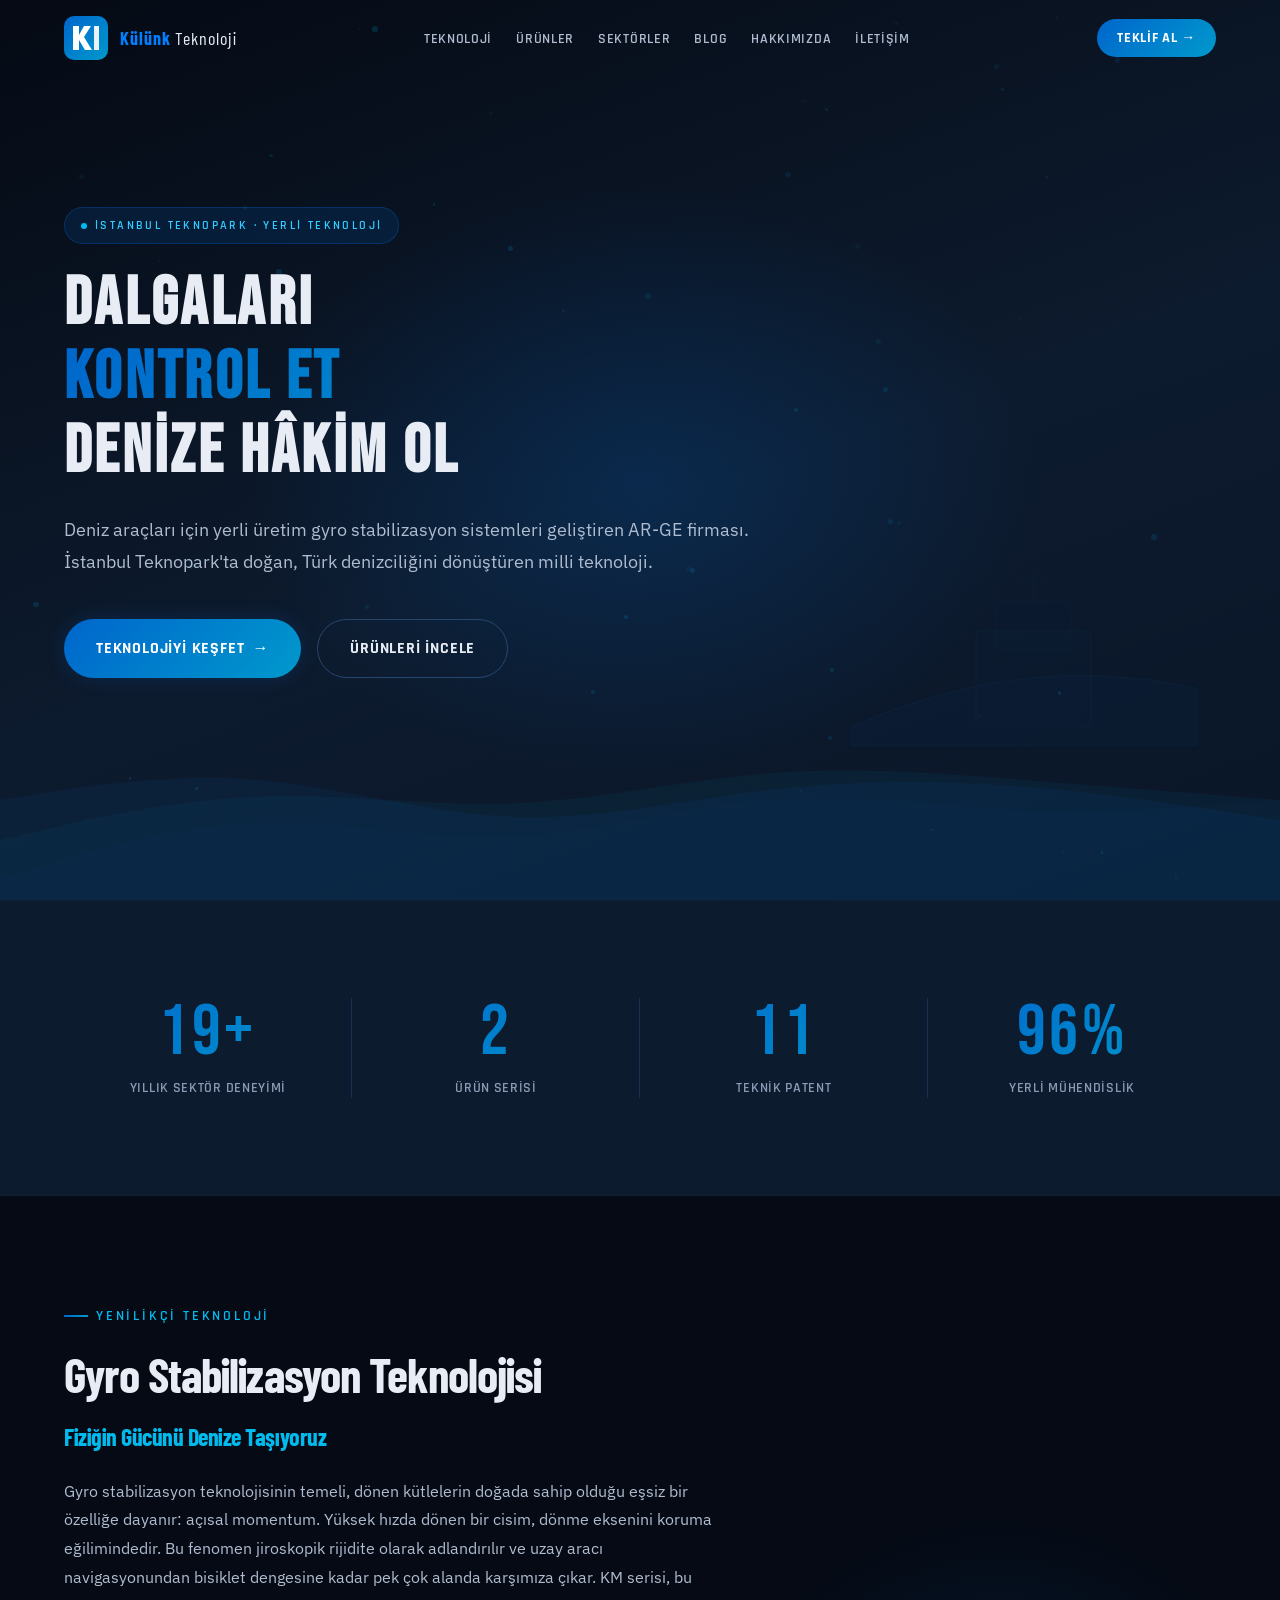
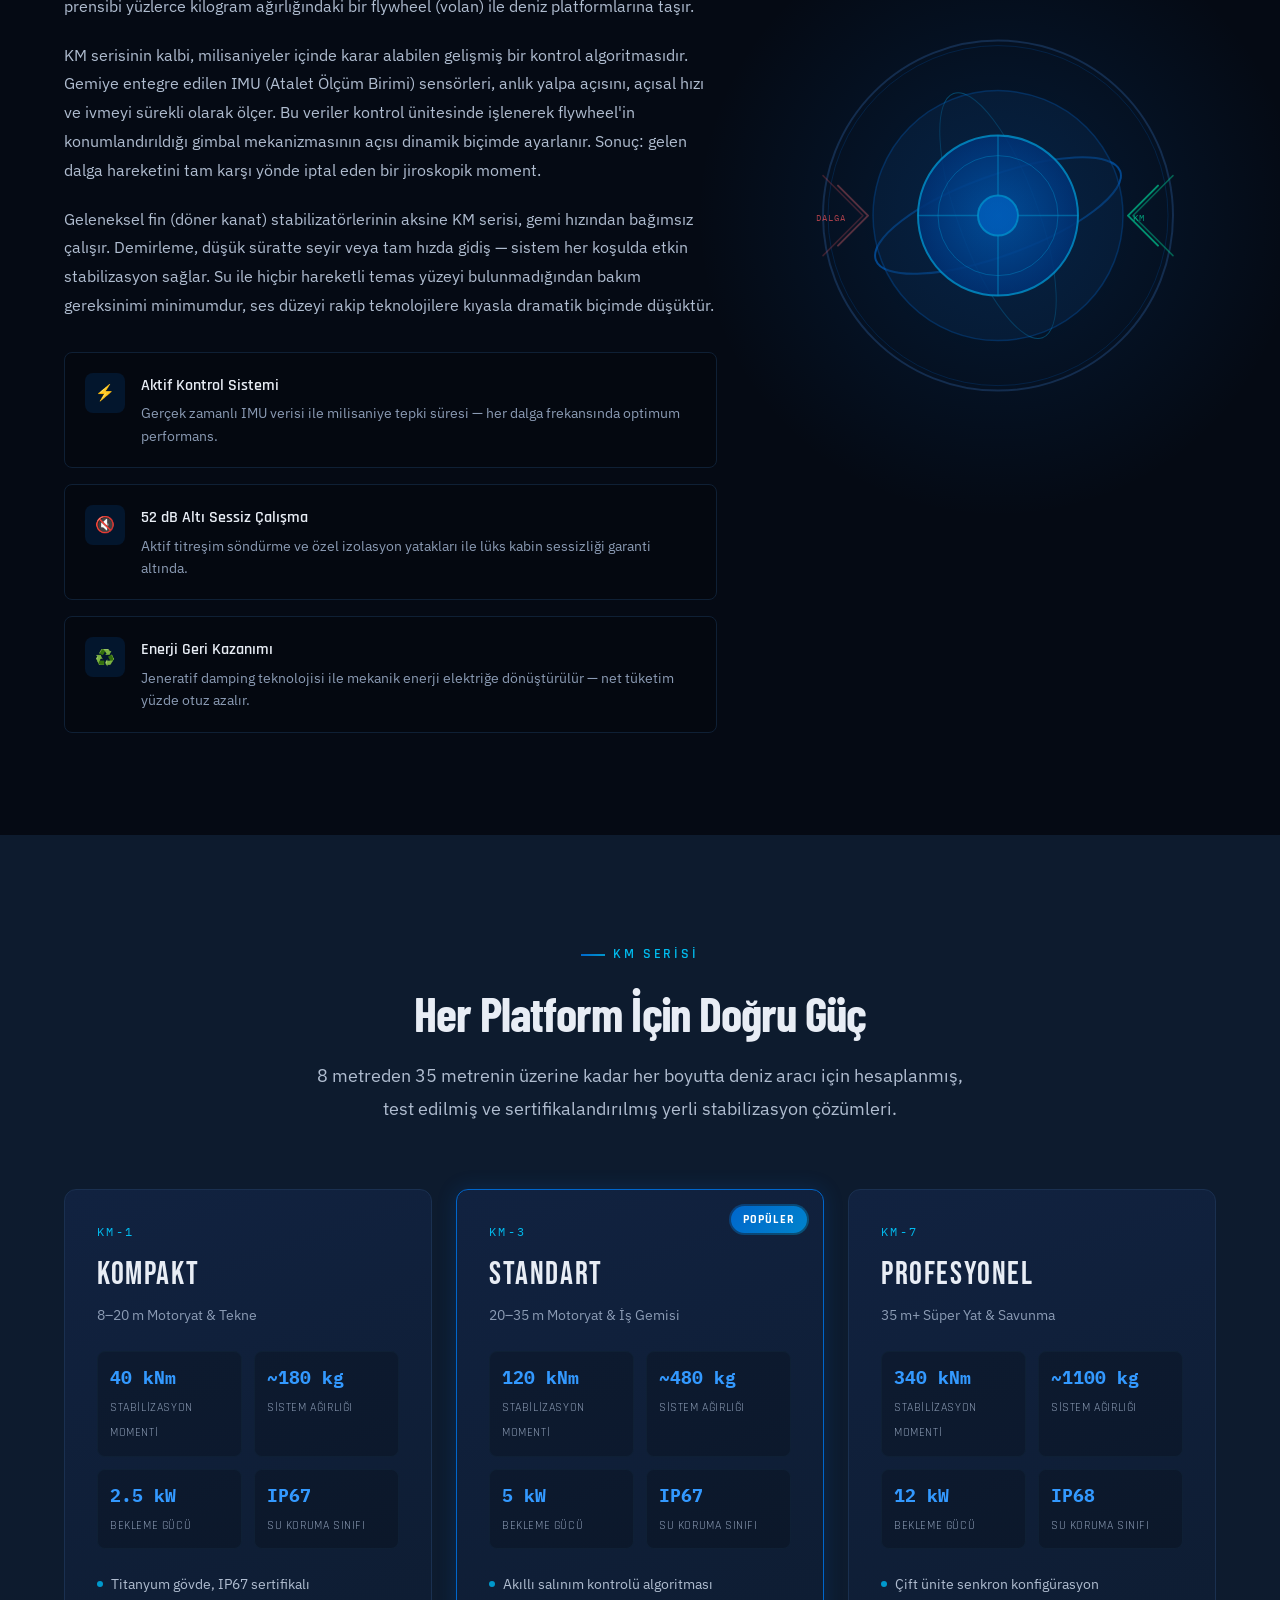
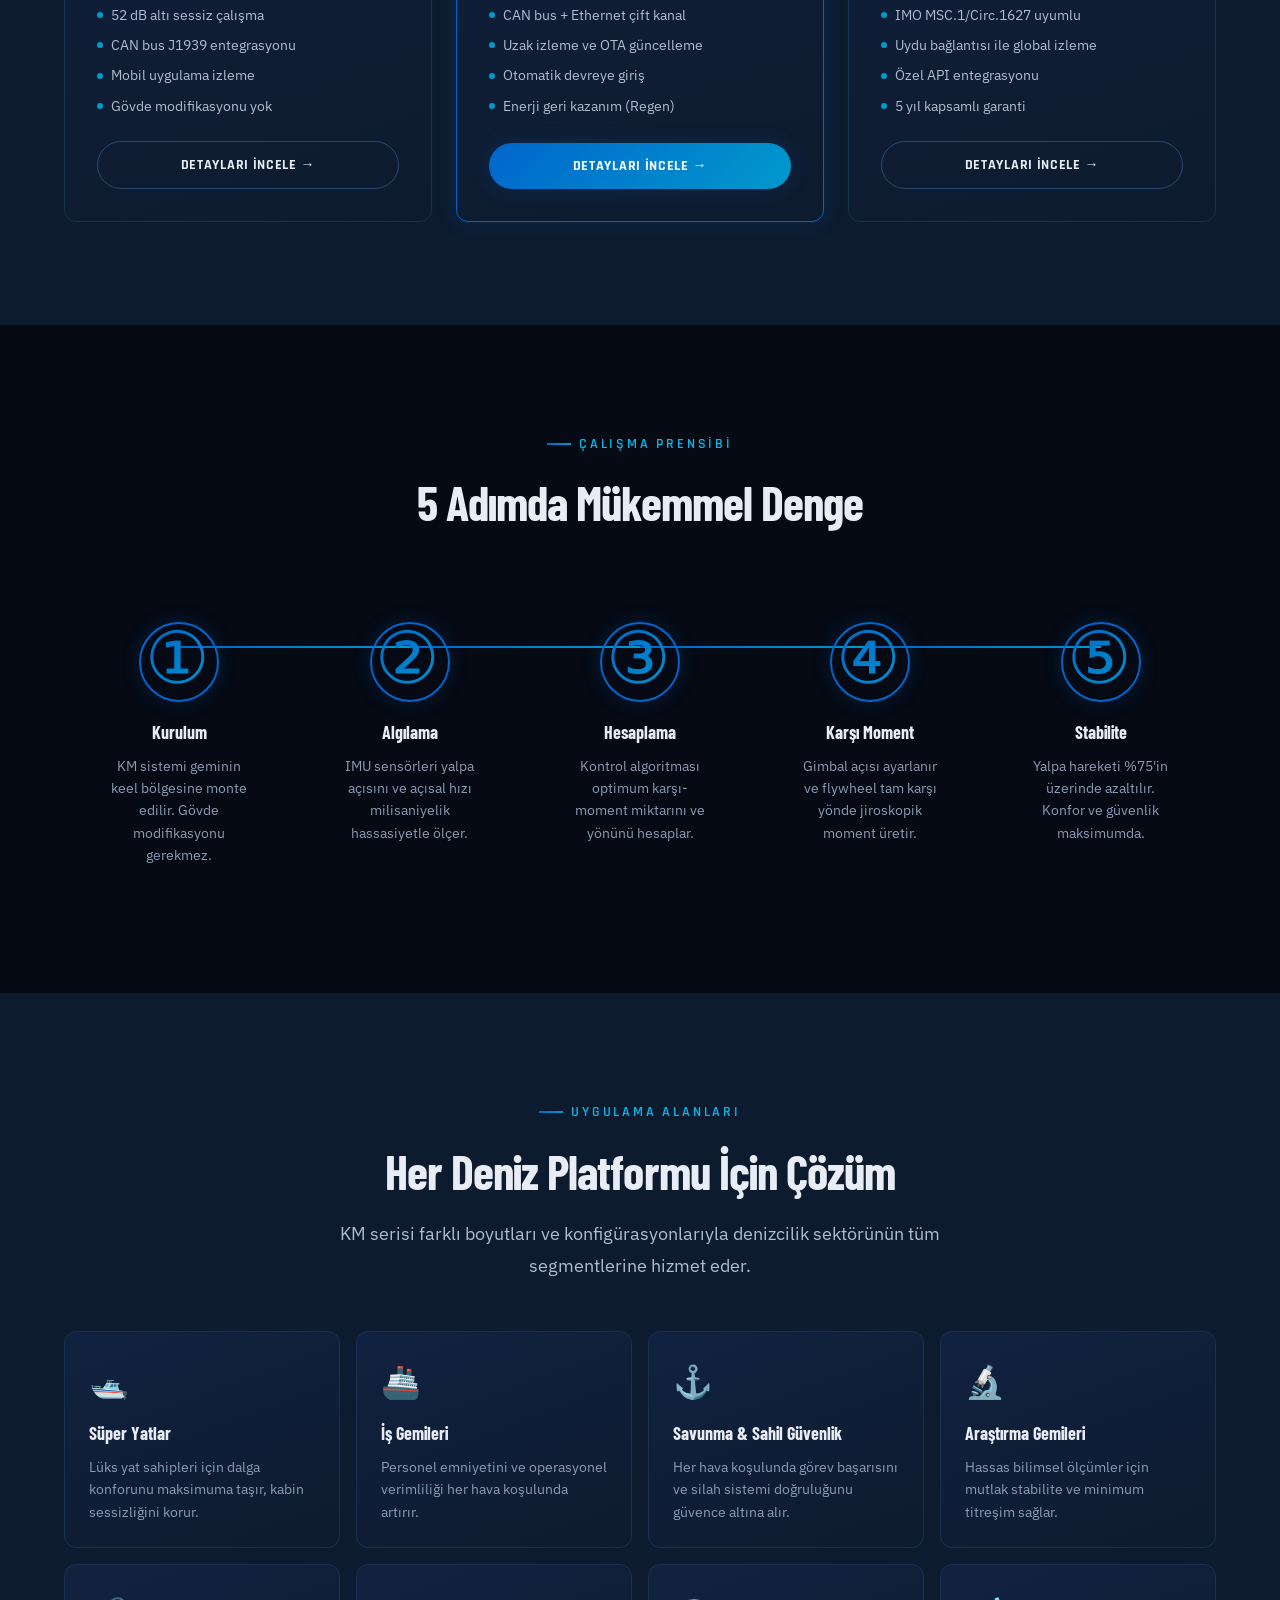
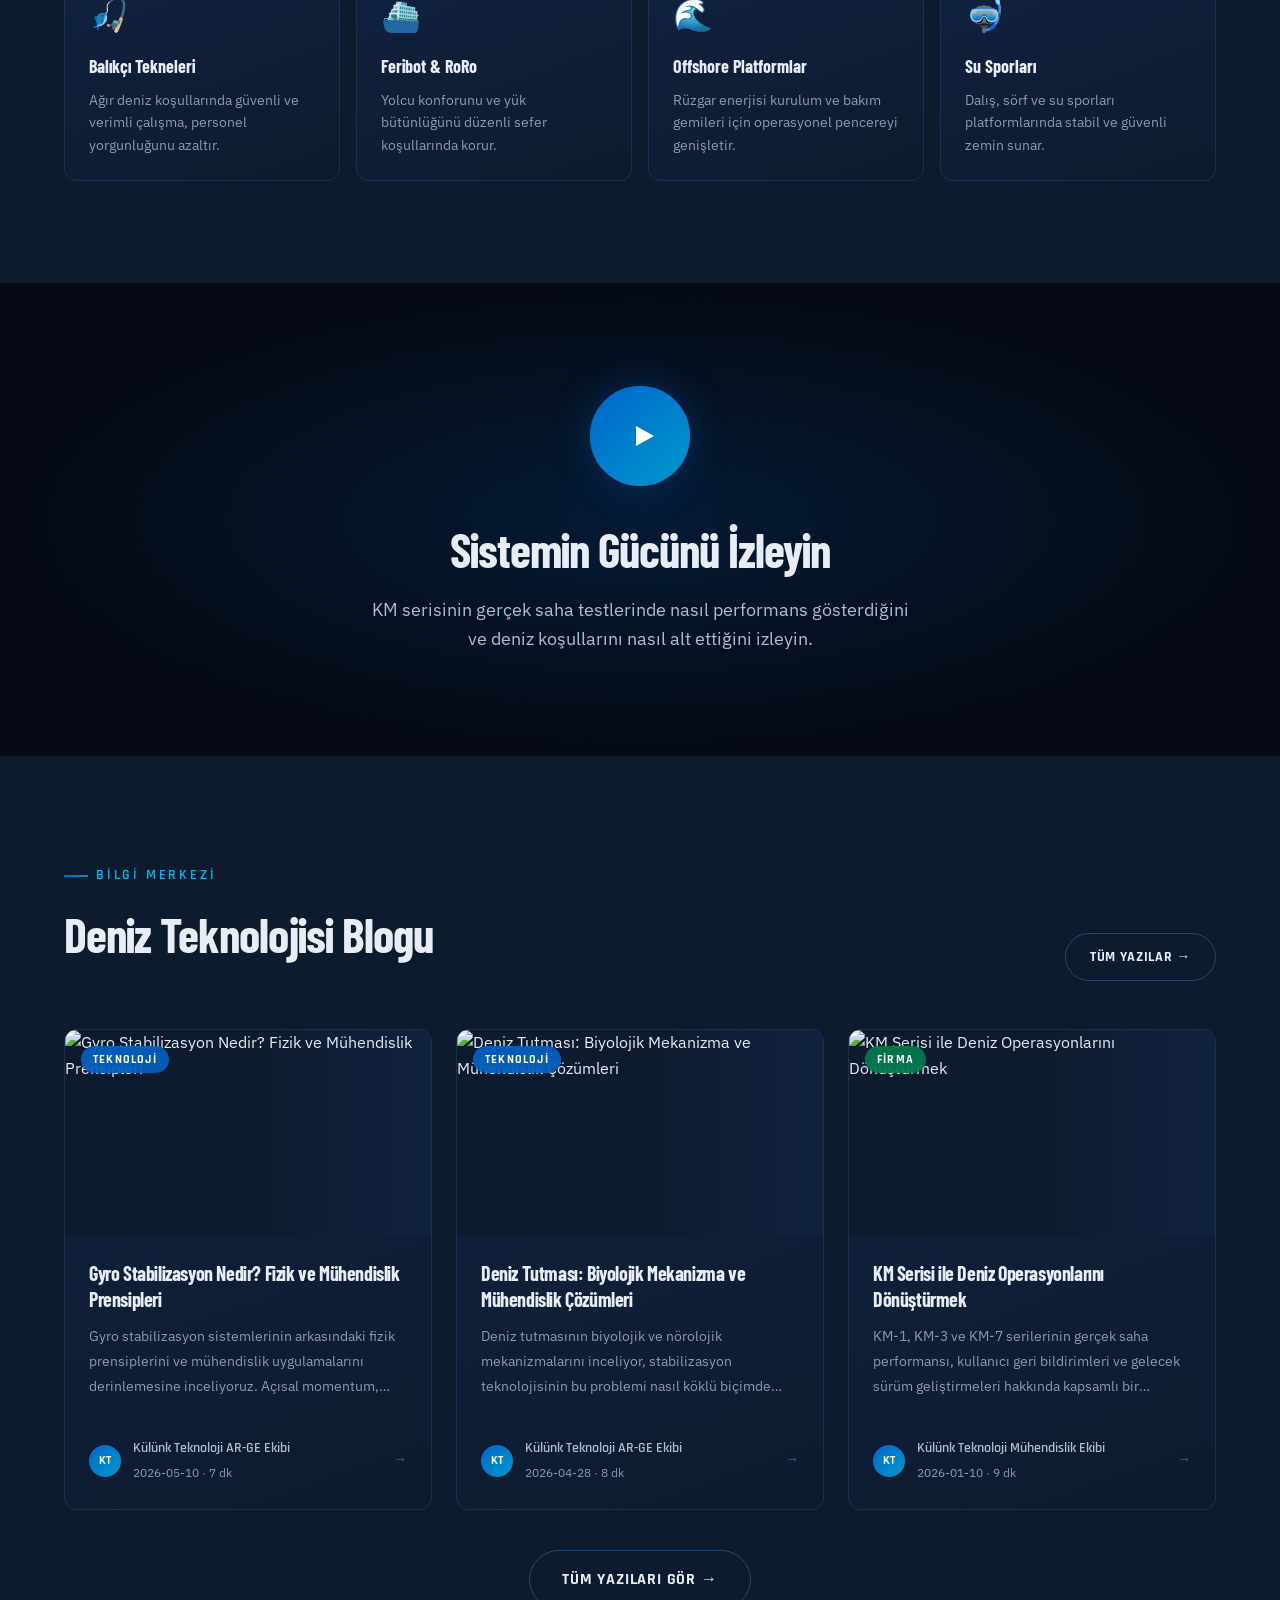
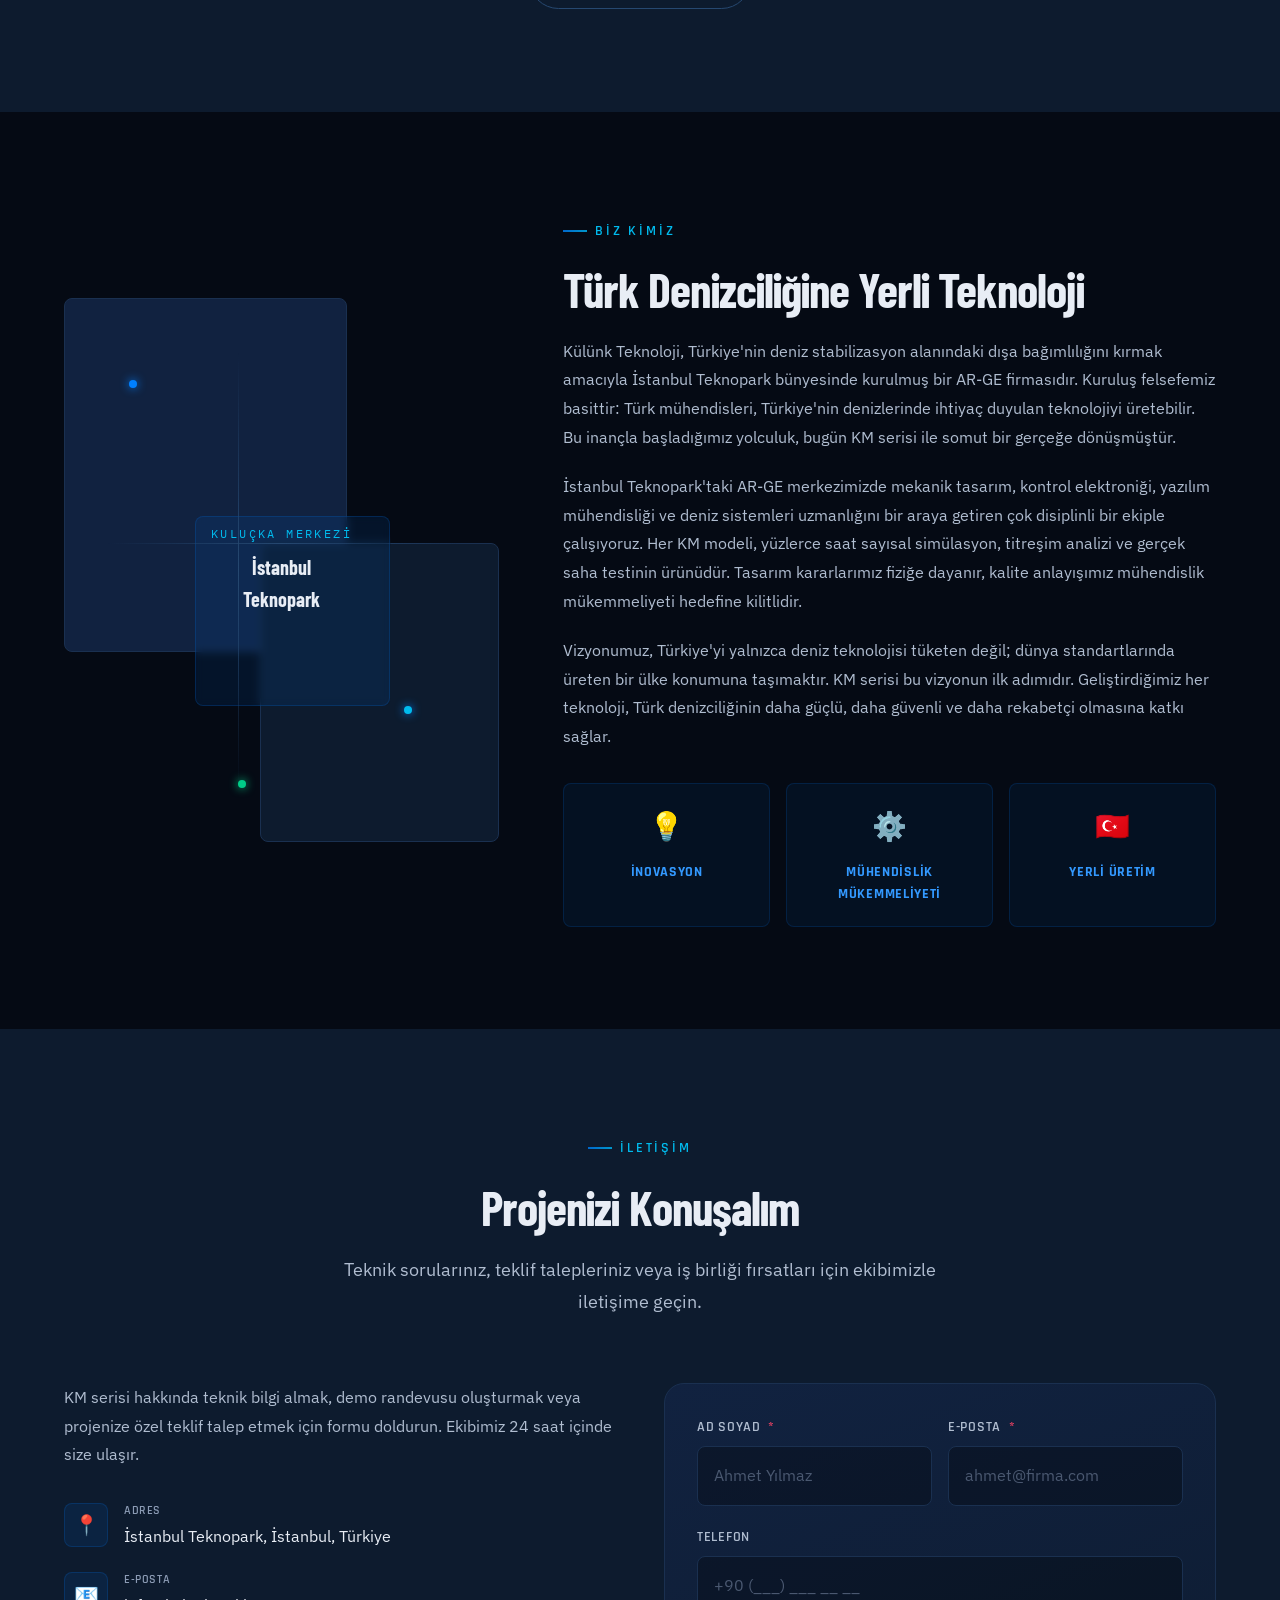
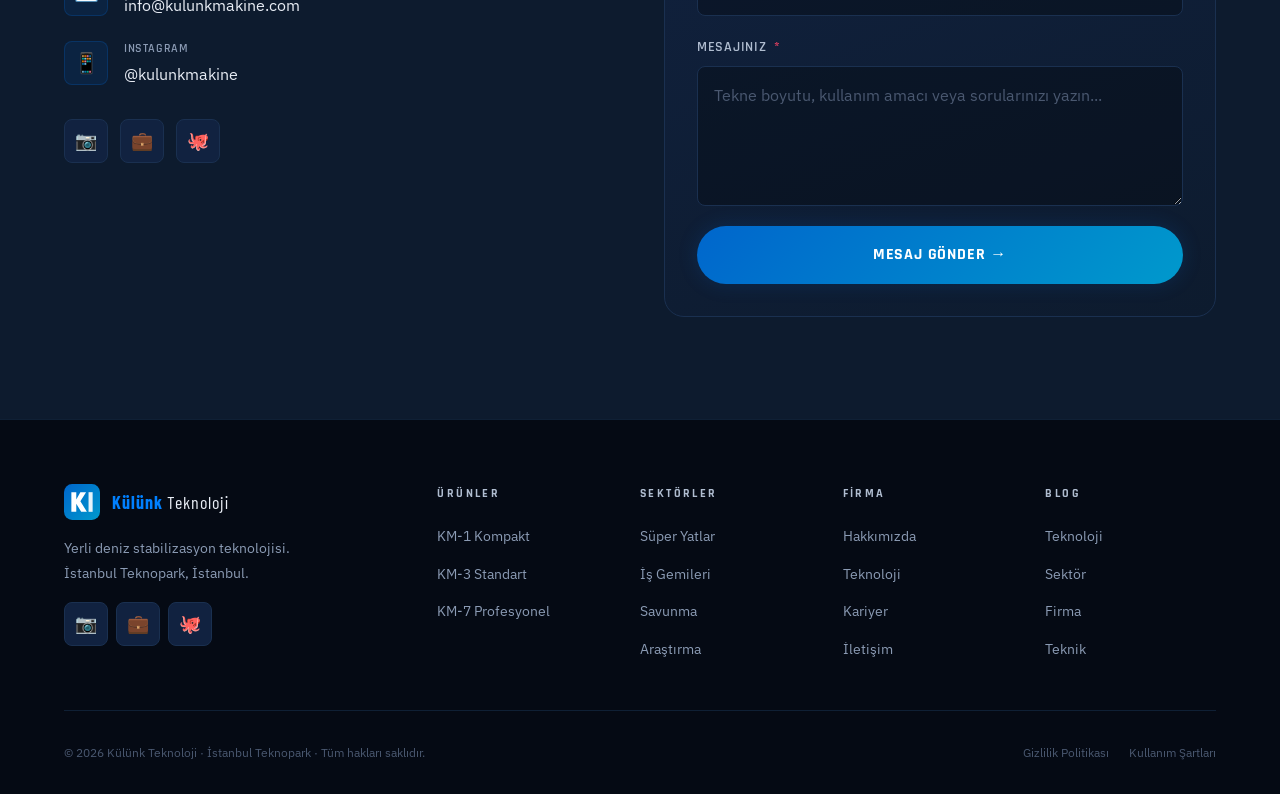
==== index.html @ 1e1d8546 "feat: Külünk Teknoloji kurumsal web sitesi — ilk commit - Vanilla HTML/CSS/JS, sıfır framework - KM-" ====
﻿<!DOCTYPE html>
<html lang="tr">
<head>
  <meta charset="UTF-8">
  <meta name="viewport" content="width=device-width, initial-scale=1.0">
  <meta name="description" content="Külünk Teknoloji — İstanbul Teknopark'ta geliştirilen yerli ve milli deniz gyro stabilizasyon sistemleri. KM serisi ile dalgalara hükmedin.">
  <meta name="keywords" content="gyro stabilizasyon, deniz stabilizatör, KM serisi, yerli teknoloji, İstanbul Teknopark, Külünk Teknoloji">
  <meta property="og:title" content="Külünk Teknoloji — Deniz Stabilizasyon Sistemleri">
  <meta property="og:description" content="Yerli ve milli gyro stabilizasyon teknolojisi. Dalgaları kontrol et, denize hâkim ol.">
  <meta property="og:image" content="/public/images/og-image.svg">
  <meta property="og:type" content="website">
  <meta name="twitter:card" content="summary_large_image">
  <title>Külünk Teknoloji — Deniz Stabilizasyon Sistemleri</title>
  <link rel="icon" type="image/svg+xml" href="/favicon.svg">
  <link rel="preconnect" href="https://fonts.googleapis.com">
  <link rel="preconnect" href="https://fonts.gstatic.com" crossorigin>
  <link href="https://fonts.googleapis.com/css2?family=Bebas+Neue&family=Barlow+Condensed:wght@400;600;700&family=IBM+Plex+Sans:wght@300;400;500&family=Rajdhani:wght@400;500;600&family=IBM+Plex+Mono:wght@400&display=swap" rel="stylesheet">
  <link rel="stylesheet" href="/assets/css/main.css">
</head>
<body>

<!-- ========== NAV ========== -->
<nav id="navbar" role="navigation" aria-label="Ana Navigasyon">
  <a href="/" class="nav-logo" aria-label="Külünk Teknoloji Ana Sayfa">
    <svg width="44" height="44" viewBox="0 0 44 44" fill="none" xmlns="http://www.w3.org/2000/svg" role="img" aria-hidden="true">
      <rect width="44" height="44" rx="10" fill="url(#km-grad)"/>
      <path d="M9 10 L9 34 L15 34 L15 24 L21 34 L28 34 L20 21 L27 10 L20 10 L15 19 L15 10 Z" fill="white"/>
      <rect x="30" y="10" width="5" height="24" fill="rgba(255,255,255,0.9)"/>
      <polygon points="30,10 35,10 35,17" fill="rgba(255,255,255,0.6)"/>
      <defs>
        <linearGradient id="km-grad" x1="0" y1="0" x2="44" y2="44" gradientUnits="userSpaceOnUse">
          <stop offset="0%" stop-color="#0066CC"/>
          <stop offset="100%" stop-color="#0099CC"/>
        </linearGradient>
      </defs>
    </svg>
    <span class="nav-logo-wordmark"><strong>Külünk</strong> Teknoloji</span>
  </a>

  <ul class="nav-links" role="list">
    <li><a href="#teknoloji" class="nav-link">Teknoloji</a></li>
    <li><a href="#urunler" class="nav-link">Ürünler</a></li>
    <li><a href="#sektorler" class="nav-link">Sektörler</a></li>
    <li><a href="/blog/" class="nav-link">Blog</a></li>
    <li><a href="#hakkimizda" class="nav-link">Hakkımızda</a></li>
    <li><a href="#iletisim" class="nav-link">İletişim</a></li>
  </ul>

  <a href="#iletisim" class="nav-cta">Teklif Al →</a>

  <button class="nav-toggle" aria-label="Menüyü aç/kapat" aria-expanded="false" aria-controls="nav-mobile-overlay">
    <span class="nav-toggle-line"></span>
    <span class="nav-toggle-line"></span>
    <span class="nav-toggle-line"></span>
  </button>
</nav>

<!-- Mobile overlay -->
<div id="nav-mobile-overlay" class="nav-mobile-overlay" role="dialog" aria-modal="true" aria-label="Mobil Menü">
  <nav>
    <ul role="list" style="display:flex;flex-direction:column;align-items:center;gap:2rem;list-style:none;">
      <li><a href="#teknoloji" class="nav-mobile-link">Teknoloji</a></li>
      <li><a href="#urunler" class="nav-mobile-link">Ürünler</a></li>
      <li><a href="#sektorler" class="nav-mobile-link">Sektörler</a></li>
      <li><a href="/blog/" class="nav-mobile-link">Blog</a></li>
      <li><a href="#hakkimizda" class="nav-mobile-link">Hakkımızda</a></li>
      <li><a href="#iletisim" class="nav-mobile-link">İletişim</a></li>
    </ul>
  </nav>
</div>

<main>

<!-- ========== HERO ========== -->
<section id="hero" aria-label="Ana Başlık">
  <div class="hero-bg"></div>

  <!-- SVG Waves -->
  <div class="hero-waves" aria-hidden="true">
    <svg id="hero-wave-svg" viewBox="0 0 1440 320" preserveAspectRatio="none" xmlns="http://www.w3.org/2000/svg" style="width:100%;height:200px;display:block;">
      <path class="wave wave-1" fill="rgba(0,102,204,0.08)" d="M0,160L48,149.3C96,139,192,117,288,128C384,139,480,181,576,186.7C672,192,768,160,864,144C960,128,1056,128,1152,138.7C1248,149,1344,171,1392,181.3L1440,192L1440,320L0,320Z"/>
      <path class="wave wave-2" fill="rgba(0,153,204,0.06)" d="M0,224L48,208C96,192,192,160,288,154.7C384,149,480,171,576,165.3C672,160,768,128,864,117.3C960,107,1056,117,1152,128C1248,139,1344,149,1392,154.7L1440,160L1440,320L0,320Z"/>
      <path class="wave wave-3" fill="rgba(0,80,160,0.04)" d="M0,288L48,266.7C96,245,192,203,288,197.3C384,192,480,224,576,218.7C672,213,768,171,864,160C960,149,1056,171,1152,176C1248,181,1344,171,1392,165.3L1440,160L1440,320L0,320Z"/>
    </svg>
  </div>

  <div class="hero-glow" aria-hidden="true"></div>

  <!-- Particles -->
  <div class="hero-particles" aria-hidden="true" id="hero-particles"></div>

  <!-- Content -->
  <div class="hero-content">
    <div class="hero-badge reveal" data-delay="0">
      <span class="badge-pulse"></span>
      İstanbul Teknopark · Yerli Teknoloji
    </div>

    <h1 class="hero-title reveal" data-delay="1">
      DALGALARI<br>
      <span class="hero-title-em">KONTROL ET</span><br>
      DENİZE HÂKİM OL
    </h1>

    <p class="hero-description reveal" data-delay="2">
      Deniz araçları için yerli üretim gyro stabilizasyon sistemleri geliştiren AR-GE firması.
      İstanbul Teknopark'ta doğan, Türk denizciliğini dönüştüren milli teknoloji.
    </p>

    <div class="hero-cta reveal" data-delay="3">
      <a href="#teknoloji" class="btn btn-primary btn-lg">
        Teknolojiyi Keşfet <span class="btn-arrow">→</span>
      </a>
      <a href="#urunler" class="btn btn-outline btn-lg">
        Ürünleri İncele
      </a>
    </div>
  </div>

  <!-- Vessel SVG -->
  <div class="hero-vessel" aria-hidden="true">
    <svg viewBox="0 0 400 200" fill="none" xmlns="http://www.w3.org/2000/svg">
      <path d="M20 160 Q200 80 380 120 L380 180 L20 180 Z" fill="rgba(0,102,204,0.3)" stroke="rgba(0,153,204,0.5)" stroke-width="1"/>
      <rect x="150" y="60" width="120" height="100" rx="4" fill="rgba(0,80,160,0.2)" stroke="rgba(0,153,204,0.4)" stroke-width="1"/>
      <rect x="170" y="30" width="80" height="50" rx="4" fill="rgba(0,60,140,0.2)" stroke="rgba(0,153,204,0.3)" stroke-width="1"/>
      <line x1="210" y1="30" x2="210" y2="0" stroke="rgba(0,153,204,0.4)" stroke-width="1.5"/>
      <line x1="190" y1="10" x2="230" y2="10" stroke="rgba(0,153,204,0.3)" stroke-width="1"/>
    </svg>
  </div>
</section>

<!-- ========== STATS ========== -->
<section id="stats" aria-label="İstatistikler">
  <div class="container">
    <div class="stats-grid">
      <div class="stat-item reveal" data-delay="1">
        <span class="stat-number" data-target="20" data-suffix="+">0</span>
        <span class="stat-label">Yıllık Sektör Deneyimi</span>
      </div>
      <div class="stat-item reveal" data-delay="2">
        <span class="stat-number" data-target="3" data-suffix="">0</span>
        <span class="stat-label">Ürün Serisi</span>
      </div>
      <div class="stat-item reveal" data-delay="3">
        <span class="stat-number" data-target="12" data-suffix="">0</span>
        <span class="stat-label">Teknik Patent</span>
      </div>
      <div class="stat-item reveal" data-delay="4">
        <span class="stat-number" data-target="100" data-suffix="%">0</span>
        <span class="stat-label">Yerli Mühendislik</span>
      </div>
    </div>
  </div>
</section>

<!-- ========== TEKNOLOJİ ========== -->
<section id="teknoloji" aria-labelledby="teknoloji-title">
  <div class="container">
    <div class="teknoloji-grid">
      <!-- Text -->
      <div class="teknoloji-text">
        <span class="section-label reveal" data-delay="0">Yenilikçi Teknoloji</span>
        <h2 class="section-title reveal" data-delay="1" id="teknoloji-title">Gyro Stabilizasyon Teknolojisi</h2>
        <h3 class="reveal" data-delay="1" style="font-family:var(--font-heading);font-size:var(--text-2xl);color:var(--color-accent-400);margin-bottom:var(--space-6);">Fiziğin Gücünü Denize Taşıyoruz</h3>

        <p class="reveal" data-delay="2">
          Gyro stabilizasyon teknolojisinin temeli, dönen kütlelerin doğada sahip olduğu eşsiz bir özelliğe dayanır: açısal momentum. Yüksek hızda dönen bir cisim, dönme eksenini koruma eğilimindedir. Bu fenomen jiroskopik rijidite olarak adlandırılır ve uzay aracı navigasyonundan bisiklet dengesine kadar pek çok alanda karşımıza çıkar. KM serisi, bu prensibi yüzlerce kilogram ağırlığındaki bir flywheel (volan) ile deniz platformlarına taşır.
        </p>
        <p class="reveal" data-delay="2">
          KM serisinin kalbi, milisaniyeler içinde karar alabilen gelişmiş bir kontrol algoritmasıdır. Gemiye entegre edilen IMU (Atalet Ölçüm Birimi) sensörleri, anlık yalpa açısını, açısal hızı ve ivmeyi sürekli olarak ölçer. Bu veriler kontrol ünitesinde işlenerek flywheel'in konumlandırıldığı gimbal mekanizmasının açısı dinamik biçimde ayarlanır. Sonuç: gelen dalga hareketini tam karşı yönde iptal eden bir jiroskopik moment.
        </p>
        <p class="reveal" data-delay="3">
          Geleneksel fin (döner kanat) stabilizatörlerinin aksine KM serisi, gemi hızından bağımsız çalışır. Demirleme, düşük süratte seyir veya tam hızda gidiş — sistem her koşulda etkin stabilizasyon sağlar. Su ile hiçbir hareketli temas yüzeyi bulunmadığından bakım gereksinimi minimumdur, ses düzeyi rakip teknolojilere kıyasla dramatik biçimde düşüktür.
        </p>

        <div class="teknoloji-features">
          <div class="feature-card reveal" data-delay="3">
            <div class="feature-card-icon" aria-hidden="true">⚡</div>
            <div>
              <div class="feature-card-title">Aktif Kontrol Sistemi</div>
              <div class="feature-card-desc">Gerçek zamanlı IMU verisi ile milisaniye tepki süresi — her dalga frekansında optimum performans.</div>
            </div>
          </div>
          <div class="feature-card reveal" data-delay="4">
            <div class="feature-card-icon" aria-hidden="true">🔇</div>
            <div>
              <div class="feature-card-title">52 dB Altı Sessiz Çalışma</div>
              <div class="feature-card-desc">Aktif titreşim söndürme ve özel izolasyon yatakları ile lüks kabin sessizliği garanti altında.</div>
            </div>
          </div>
          <div class="feature-card reveal" data-delay="5">
            <div class="feature-card-icon" aria-hidden="true">♻️</div>
            <div>
              <div class="feature-card-title">Enerji Geri Kazanımı</div>
              <div class="feature-card-desc">Jeneratif damping teknolojisi ile mekanik enerji elektriğe dönüştürülür — net tüketim yüzde otuz azalır.</div>
            </div>
          </div>
        </div>
      </div>

      <!-- Gyro Illustration -->
      <div class="gyro-illustration reveal" data-delay="2" aria-hidden="true">
        <div class="gyro-glow"></div>
        <svg class="gyro-svg" viewBox="0 0 380 380" fill="none" xmlns="http://www.w3.org/2000/svg">
          <!-- Outer static ring -->
          <circle cx="190" cy="190" r="175" stroke="rgba(26,48,80,0.8)" stroke-width="2" fill="none"/>
          <circle cx="190" cy="190" r="170" stroke="rgba(0,102,204,0.2)" stroke-width="1" fill="none"/>

          <!-- Middle rotating ring -->
          <g class="gyro-middle" style="transform-origin:190px 190px;">
            <ellipse cx="190" cy="190" rx="130" ry="40" stroke="rgba(0,102,204,0.6)" stroke-width="2" fill="none" transform="rotate(-20,190,190)"/>
            <ellipse cx="190" cy="190" rx="130" ry="40" stroke="rgba(0,153,204,0.4)" stroke-width="1" fill="none" transform="rotate(70,190,190)"/>
            <circle cx="190" cy="190" r="125" stroke="rgba(0,102,204,0.3)" stroke-width="1.5" fill="rgba(11,34,64,0.4)"/>
          </g>

          <!-- Inner flywheel -->
          <g class="gyro-inner" style="transform-origin:190px 190px;">
            <circle cx="190" cy="190" r="80" fill="url(#flywheel-grad)" stroke="rgba(0,153,204,0.8)" stroke-width="2"/>
            <circle cx="190" cy="190" r="60" stroke="rgba(0,153,204,0.4)" stroke-width="1" fill="none"/>
            <circle cx="190" cy="190" r="20" fill="rgba(0,102,204,0.6)" stroke="rgba(0,153,204,0.8)" stroke-width="2"/>
            <!-- Spokes -->
            <line x1="190" y1="110" x2="190" y2="170" stroke="rgba(0,153,204,0.5)" stroke-width="1.5"/>
            <line x1="190" y1="210" x2="190" y2="270" stroke="rgba(0,153,204,0.5)" stroke-width="1.5"/>
            <line x1="110" y1="190" x2="170" y2="190" stroke="rgba(0,153,204,0.5)" stroke-width="1.5"/>
            <line x1="210" y1="190" x2="270" y2="190" stroke="rgba(0,153,204,0.5)" stroke-width="1.5"/>
          </g>

          <!-- Wave force arrows (left — disruptive) -->
          <g class="gyro-wave-arrows">
            <path d="M30 160 L60 190 L30 220" stroke="rgba(255,100,100,0.6)" stroke-width="2" fill="none" stroke-linecap="round" stroke-linejoin="round"/>
            <path d="M15 150 L55 190 L15 230" stroke="rgba(255,80,80,0.4)" stroke-width="1.5" fill="none" stroke-linecap="round" stroke-linejoin="round"/>
          </g>

          <!-- Counter arrows (right — stabilizing) -->
          <g class="gyro-counter-arrows">
            <path d="M350 220 L320 190 L350 160" stroke="rgba(0,204,136,0.8)" stroke-width="2" fill="none" stroke-linecap="round" stroke-linejoin="round"/>
            <path d="M365 230 L325 190 L365 150" stroke="rgba(0,204,136,0.5)" stroke-width="1.5" fill="none" stroke-linecap="round" stroke-linejoin="round"/>
          </g>

          <!-- Labels -->
          <text x="8" y="195" fill="rgba(255,80,80,0.7)" font-size="9" font-family="IBM Plex Mono, monospace" letter-spacing="1">DALGA</text>
          <text x="325" y="195" fill="rgba(0,204,136,0.8)" font-size="9" font-family="IBM Plex Mono, monospace" letter-spacing="1">KM</text>

          <defs>
            <radialGradient id="flywheel-grad" cx="50%" cy="50%" r="50%">
              <stop offset="0%" stop-color="rgba(0,80,160,0.8)"/>
              <stop offset="100%" stop-color="rgba(0,40,100,0.9)"/>
            </radialGradient>
          </defs>
        </svg>
      </div>
    </div>
  </div>
</section>

<!-- ========== ÜRÜNLER ========== -->
<section id="urunler" aria-labelledby="urunler-title">
  <div class="container">
    <div class="urunler-header">
      <span class="section-label reveal" data-delay="0">KM Serisi</span>
      <h2 class="section-title reveal" data-delay="1" id="urunler-title">Her Platform İçin Doğru Güç</h2>
      <p class="section-subtitle reveal" data-delay="2" style="margin-inline:auto;text-align:center;">8 metreden 35 metrenin üzerine kadar her boyutta deniz aracı için hesaplanmış, test edilmiş ve sertifikalandırılmış yerli stabilizasyon çözümleri.</p>
    </div>

    <div class="urunler-grid">
      <!-- KM-1 -->
      <article class="card product-card reveal" data-delay="1" data-tilt>
        <span class="product-card-series">KM-1</span>
        <div class="product-card-header">
          <div class="product-card-name">KOMPAKT</div>
          <div class="product-card-target">8–20 m Motoryat & Tekne</div>
        </div>
        <div class="product-card-specs">
          <div class="spec-item">
            <span class="spec-value">40 kNm</span>
            <span class="spec-label">Stabilizasyon Momenti</span>
          </div>
          <div class="spec-item">
            <span class="spec-value">~180 kg</span>
            <span class="spec-label">Sistem Ağırlığı</span>
          </div>
          <div class="spec-item">
            <span class="spec-value">2.5 kW</span>
            <span class="spec-label">Bekleme Gücü</span>
          </div>
          <div class="spec-item">
            <span class="spec-value">IP67</span>
            <span class="spec-label">Su Koruma Sınıfı</span>
          </div>
        </div>
        <ul class="product-card-features">
          <li class="feature-item">Titanyum gövde, IP67 sertifikalı</li>
          <li class="feature-item">52 dB altı sessiz çalışma</li>
          <li class="feature-item">CAN bus J1939 entegrasyonu</li>
          <li class="feature-item">Mobil uygulama izleme</li>
          <li class="feature-item">Gövde modifikasyonu yok</li>
        </ul>
        <a href="/urunler/#km-1" class="btn btn-outline btn-md" style="text-align:center;justify-content:center;">Detayları İncele →</a>
      </article>

      <!-- KM-3 FEATURED -->
      <article class="card product-card product-card--featured reveal" data-delay="2" data-tilt>
        <span class="product-card-badge">POPÜLER</span>
        <span class="product-card-series">KM-3</span>
        <div class="product-card-header">
          <div class="product-card-name">STANDART</div>
          <div class="product-card-target">20–35 m Motoryat & İş Gemisi</div>
        </div>
        <div class="product-card-specs">
          <div class="spec-item">
            <span class="spec-value">120 kNm</span>
            <span class="spec-label">Stabilizasyon Momenti</span>
          </div>
          <div class="spec-item">
            <span class="spec-value">~480 kg</span>
            <span class="spec-label">Sistem Ağırlığı</span>
          </div>
          <div class="spec-item">
            <span class="spec-value">5 kW</span>
            <span class="spec-label">Bekleme Gücü</span>
          </div>
          <div class="spec-item">
            <span class="spec-value">IP67</span>
            <span class="spec-label">Su Koruma Sınıfı</span>
          </div>
        </div>
        <ul class="product-card-features">
          <li class="feature-item">Akıllı salınım kontrolü algoritması</li>
          <li class="feature-item">CAN bus + Ethernet çift kanal</li>
          <li class="feature-item">Uzak izleme ve OTA güncelleme</li>
          <li class="feature-item">Otomatik devreye giriş</li>
          <li class="feature-item">Enerji geri kazanım (Regen)</li>
        </ul>
        <a href="/urunler/#km-3" class="btn btn-primary btn-md" style="text-align:center;justify-content:center;">Detayları İncele →</a>
      </article>

      <!-- KM-7 -->
      <article class="card product-card reveal" data-delay="3" data-tilt>
        <span class="product-card-series">KM-7</span>
        <div class="product-card-header">
          <div class="product-card-name">PROFESYONEL</div>
          <div class="product-card-target">35 m+ Süper Yat & Savunma</div>
        </div>
        <div class="product-card-specs">
          <div class="spec-item">
            <span class="spec-value">340 kNm</span>
            <span class="spec-label">Stabilizasyon Momenti</span>
          </div>
          <div class="spec-item">
            <span class="spec-value">~1100 kg</span>
            <span class="spec-label">Sistem Ağırlığı</span>
          </div>
          <div class="spec-item">
            <span class="spec-value">12 kW</span>
            <span class="spec-label">Bekleme Gücü</span>
          </div>
          <div class="spec-item">
            <span class="spec-value">IP68</span>
            <span class="spec-label">Su Koruma Sınıfı</span>
          </div>
        </div>
        <ul class="product-card-features">
          <li class="feature-item">Çift ünite senkron konfigürasyon</li>
          <li class="feature-item">IMO MSC.1/Circ.1627 uyumlu</li>
          <li class="feature-item">Uydu bağlantısı ile global izleme</li>
          <li class="feature-item">Özel API entegrasyonu</li>
          <li class="feature-item">5 yıl kapsamlı garanti</li>
        </ul>
        <a href="/urunler/#km-7" class="btn btn-outline btn-md" style="text-align:center;justify-content:center;">Detayları İncele →</a>
      </article>
    </div>
  </div>
</section>

<!-- ========== NASIL ÇALIŞIR ========== -->
<section id="nasil-calisir" aria-labelledby="nasil-title">
  <div class="container">
    <div class="nasil-header">
      <span class="section-label reveal" data-delay="0">Çalışma Prensibi</span>
      <h2 class="section-title reveal" data-delay="1" id="nasil-title">5 Adımda Mükemmel Denge</h2>
    </div>

    <div class="steps-container" role="list">
      <div class="step-item" role="listitem">
        <div class="step-number">①</div>
        <div class="step-title">Kurulum</div>
        <div class="step-desc">KM sistemi geminin keel bölgesine monte edilir. Gövde modifikasyonu gerekmez.</div>
        <div class="step-connector" aria-hidden="true"></div>
      </div>
      <div class="step-item" role="listitem">
        <div class="step-number">②</div>
        <div class="step-title">Algılama</div>
        <div class="step-desc">IMU sensörleri yalpa açısını ve açısal hızı milisaniyelik hassasiyetle ölçer.</div>
        <div class="step-connector" aria-hidden="true"></div>
      </div>
      <div class="step-item" role="listitem">
        <div class="step-number">③</div>
        <div class="step-title">Hesaplama</div>
        <div class="step-desc">Kontrol algoritması optimum karşı-moment miktarını ve yönünü hesaplar.</div>
        <div class="step-connector" aria-hidden="true"></div>
      </div>
      <div class="step-item" role="listitem">
        <div class="step-number">④</div>
        <div class="step-title">Karşı Moment</div>
        <div class="step-desc">Gimbal açısı ayarlanır ve flywheel tam karşı yönde jiroskopik moment üretir.</div>
        <div class="step-connector" aria-hidden="true"></div>
      </div>
      <div class="step-item" role="listitem">
        <div class="step-number">⑤</div>
        <div class="step-title">Stabilite</div>
        <div class="step-desc">Yalpa hareketi %75'in üzerinde azaltılır. Konfor ve güvenlik maksimumda.</div>
      </div>
    </div>
  </div>
</section>

<!-- ========== SEKTÖRLER ========== -->
<section id="sektorler" aria-labelledby="sektorler-title">
  <div class="container">
    <div class="sektorler-header">
      <span class="section-label reveal" data-delay="0">Uygulama Alanları</span>
      <h2 class="section-title reveal" data-delay="1" id="sektorler-title">Her Deniz Platformu İçin Çözüm</h2>
      <p class="section-subtitle reveal" data-delay="2" style="margin-inline:auto;text-align:center;">KM serisi farklı boyutları ve konfigürasyonlarıyla denizcilik sektörünün tüm segmentlerine hizmet eder.</p>
    </div>

    <div class="sektorler-grid">
      <div class="sektor-card reveal" data-delay="1">
        <span class="sektor-icon" aria-hidden="true">🛥️</span>
        <div class="sektor-name">Süper Yatlar</div>
        <div class="sektor-desc">Lüks yat sahipleri için dalga konforunu maksimuma taşır, kabin sessizliğini korur.</div>
      </div>
      <div class="sektor-card reveal" data-delay="1">
        <span class="sektor-icon" aria-hidden="true">🚢</span>
        <div class="sektor-name">İş Gemileri</div>
        <div class="sektor-desc">Personel emniyetini ve operasyonel verimliliği her hava koşulunda artırır.</div>
      </div>
      <div class="sektor-card reveal" data-delay="2">
        <span class="sektor-icon" aria-hidden="true">⚓</span>
        <div class="sektor-name">Savunma & Sahil Güvenlik</div>
        <div class="sektor-desc">Her hava koşulunda görev başarısını ve silah sistemi doğruluğunu güvence altına alır.</div>
      </div>
      <div class="sektor-card reveal" data-delay="2">
        <span class="sektor-icon" aria-hidden="true">🔬</span>
        <div class="sektor-name">Araştırma Gemileri</div>
        <div class="sektor-desc">Hassas bilimsel ölçümler için mutlak stabilite ve minimum titreşim sağlar.</div>
      </div>
      <div class="sektor-card reveal" data-delay="3">
        <span class="sektor-icon" aria-hidden="true">🎣</span>
        <div class="sektor-name">Balıkçı Tekneleri</div>
        <div class="sektor-desc">Ağır deniz koşullarında güvenli ve verimli çalışma, personel yorgunluğunu azaltır.</div>
      </div>
      <div class="sektor-card reveal" data-delay="3">
        <span class="sektor-icon" aria-hidden="true">⛴️</span>
        <div class="sektor-name">Feribot & RoRo</div>
        <div class="sektor-desc">Yolcu konforunu ve yük bütünlüğünü düzenli sefer koşullarında korur.</div>
      </div>
      <div class="sektor-card reveal" data-delay="4">
        <span class="sektor-icon" aria-hidden="true">🌊</span>
        <div class="sektor-name">Offshore Platformlar</div>
        <div class="sektor-desc">Rüzgar enerjisi kurulum ve bakım gemileri için operasyonel pencereyi genişletir.</div>
      </div>
      <div class="sektor-card reveal" data-delay="4">
        <span class="sektor-icon" aria-hidden="true">🤿</span>
        <div class="sektor-name">Su Sporları</div>
        <div class="sektor-desc">Dalış, sörf ve su sporları platformlarında stabil ve güvenli zemin sunar.</div>
      </div>
    </div>
  </div>
</section>

<!-- ========== DEMO ========== -->
<section id="demo" aria-labelledby="demo-title">
  <div class="container">
    <div class="demo-content">
      <div class="demo-play-wrapper reveal" data-delay="0" role="button" tabindex="0" aria-label="Tanıtım videosunu oynat" id="demo-play-btn">
        <div class="demo-play-ring" aria-hidden="true"></div>
        <div class="demo-play-ring" aria-hidden="true"></div>
        <div class="demo-play-ring" aria-hidden="true"></div>
        <div class="demo-play-btn" aria-hidden="true">
          <svg viewBox="0 0 36 36" xmlns="http://www.w3.org/2000/svg">
            <polygon points="12,8 12,28 30,18" fill="white"/>
          </svg>
        </div>
      </div>
      <h2 class="demo-title reveal" data-delay="1" id="demo-title">Sistemin Gücünü İzleyin</h2>
      <p class="demo-desc reveal" data-delay="2">
        KM serisinin gerçek saha testlerinde nasıl performans gösterdiğini ve deniz koşullarını nasıl alt ettiğini izleyin.
      </p>
    </div>
  </div>
</section>

<!-- Video Modal -->
<div class="modal-backdrop" id="video-modal" role="dialog" aria-modal="true" aria-label="Tanıtım Videosu">
  <div class="modal-container">
    <button class="modal-close" id="modal-close" aria-label="Videoyu kapat">✕</button>
    <iframe class="modal-iframe" id="modal-iframe" src="" title="KM Serisi Tanıtım Videosu" allowfullscreen loading="lazy"></iframe>
  </div>
</div>

<!-- ========== BLOG ========== -->
<section id="blog" aria-labelledby="blog-title">
  <div class="container">
    <div class="blog-section-header">
      <div>
        <span class="section-label reveal" data-delay="0">Bilgi Merkezi</span>
        <h2 class="section-title reveal" data-delay="1" id="blog-title">Deniz Teknolojisi Blogu</h2>
      </div>
      <a href="/blog/" class="btn btn-outline btn-md reveal" data-delay="1">Tüm Yazılar →</a>
    </div>

    <div class="blog-section-grid" id="blog-featured-grid">
      <!-- JS ile doldurulur -->
      <div class="blog-card">
        <div class="blog-card-image"><div class="blog-card-image-placeholder" style="height:200px;"></div></div>
        <div class="blog-card-body">
          <div class="blog-card-title" style="height:48px;background:var(--color-bg-elevated);border-radius:4px;"></div>
        </div>
      </div>
      <div class="blog-card">
        <div class="blog-card-image"><div class="blog-card-image-placeholder" style="height:200px;"></div></div>
        <div class="blog-card-body">
          <div class="blog-card-title" style="height:48px;background:var(--color-bg-elevated);border-radius:4px;"></div>
        </div>
      </div>
      <div class="blog-card">
        <div class="blog-card-image"><div class="blog-card-image-placeholder" style="height:200px;"></div></div>
        <div class="blog-card-body">
          <div class="blog-card-title" style="height:48px;background:var(--color-bg-elevated);border-radius:4px;"></div>
        </div>
      </div>
    </div>

    <div class="blog-section-footer">
      <a href="/blog/" class="btn btn-outline btn-lg">Tüm Yazıları Gör →</a>
    </div>
  </div>
</section>

<!-- ========== HAKKIMIZDA ========== -->
<section id="hakkimizda" aria-labelledby="hakkimizda-title">
  <div class="container">
    <div class="hakkimizda-grid">
      <!-- Visual block -->
      <div class="hakkimizda-visual reveal" data-delay="1" aria-hidden="true">
        <div class="geo-block geo-block-1"></div>
        <div class="geo-block geo-block-2"></div>
        <div class="geo-block geo-block-3"></div>
        <div class="geo-line-h" style="top:45%;left:10%;width:80%;"></div>
        <div class="geo-line-v" style="left:40%;top:10%;height:80%;"></div>
        <div class="geo-teknopark">
          <span class="geo-teknopark-label">Kuluçka Merkezi</span>
          <div class="geo-teknopark-title">İstanbul<br>Teknopark</div>
        </div>
        <div class="geo-dot" style="top:15%;left:15%;"></div>
        <div class="geo-dot" style="top:75%;right:20%;background:var(--color-accent-400);"></div>
        <div class="geo-dot" style="bottom:10%;left:40%;background:var(--color-success);box-shadow:0 0 10px var(--color-success);"></div>
      </div>

      <!-- Text -->
      <div class="hakkimizda-text">
        <span class="section-label reveal" data-delay="0">Biz Kimiz</span>
        <h2 class="section-title reveal" data-delay="1" id="hakkimizda-title">Türk Denizciliğine Yerli Teknoloji</h2>

        <p class="reveal" data-delay="2">
          Külünk Teknoloji, Türkiye'nin deniz stabilizasyon alanındaki dışa bağımlılığını kırmak amacıyla İstanbul Teknopark bünyesinde kurulmuş bir AR-GE firmasıdır. Kuruluş felsefemiz basittir: Türk mühendisleri, Türkiye'nin denizlerinde ihtiyaç duyulan teknolojiyi üretebilir. Bu inançla başladığımız yolculuk, bugün KM serisi ile somut bir gerçeğe dönüşmüştür.
        </p>
        <p class="reveal" data-delay="2">
          İstanbul Teknopark'taki AR-GE merkezimizde mekanik tasarım, kontrol elektroniği, yazılım mühendisliği ve deniz sistemleri uzmanlığını bir araya getiren çok disiplinli bir ekiple çalışıyoruz. Her KM modeli, yüzlerce saat sayısal simülasyon, titreşim analizi ve gerçek saha testinin ürünüdür. Tasarım kararlarımız fiziğe dayanır, kalite anlayışımız mühendislik mükemmeliyeti hedefine kilitlidir.
        </p>
        <p class="reveal" data-delay="3">
          Vizyonumuz, Türkiye'yi yalnızca deniz teknolojisi tüketen değil; dünya standartlarında üreten bir ülke konumuna taşımaktır. KM serisi bu vizyonun ilk adımıdır. Geliştirdiğimiz her teknoloji, Türk denizciliğinin daha güçlü, daha güvenli ve daha rekabetçi olmasına katkı sağlar.
        </p>

        <div class="deger-kartlar reveal" data-delay="3">
          <div class="deger-kart">
            <span class="deger-kart-icon" aria-hidden="true">💡</span>
            <div class="deger-kart-title">İnovasyon</div>
          </div>
          <div class="deger-kart">
            <span class="deger-kart-icon" aria-hidden="true">⚙️</span>
            <div class="deger-kart-title">Mühendislik Mükemmeliyeti</div>
          </div>
          <div class="deger-kart">
            <span class="deger-kart-icon" aria-hidden="true">🇹🇷</span>
            <div class="deger-kart-title">Yerli Üretim</div>
          </div>
        </div>
      </div>
    </div>
  </div>
</section>

<!-- ========== İLETİŞİM ========== -->
<section id="iletisim" aria-labelledby="iletisim-title">
  <div class="container">
    <div class="iletisim-header">
      <span class="section-label reveal" data-delay="0">İletişim</span>
      <h2 class="section-title reveal" data-delay="1" id="iletisim-title">Projenizi Konuşalım</h2>
      <p class="section-subtitle reveal" data-delay="2" style="margin-inline:auto;">Teknik sorularınız, teklif talepleriniz veya iş birliği fırsatları için ekibimizle iletişime geçin.</p>
    </div>

    <div class="iletisim-grid">
      <!-- Info -->
      <div class="iletisim-info reveal" data-delay="1">
        <p class="iletisim-intro">
          KM serisi hakkında teknik bilgi almak, demo randevusu oluşturmak veya projenize özel teklif talep etmek için formu doldurun. Ekibimiz 24 saat içinde size ulaşır.
        </p>

        <ul class="contact-list" role="list">
          <li class="contact-item">
            <div class="contact-icon" aria-hidden="true">📍</div>
            <div>
              <span class="contact-label">Adres</span>
              <span class="contact-value">İstanbul Teknopark, İstanbul, Türkiye</span>
            </div>
          </li>
          <li class="contact-item">
            <div class="contact-icon" aria-hidden="true">📧</div>
            <div>
              <span class="contact-label">E-posta</span>
              <a href="mailto:info@kulunkmakine.com" class="contact-value">info@kulunkmakine.com</a>
            </div>
          </li>
          <li class="contact-item">
            <div class="contact-icon" aria-hidden="true">📱</div>
            <div>
              <span class="contact-label">Instagram</span>
              <a href="https://instagram.com/kulunkmakine" class="contact-value" target="_blank" rel="noopener noreferrer">@kulunkmakine</a>
            </div>
          </li>
        </ul>

        <div class="social-links" role="list">
          <a href="https://instagram.com/kulunkmakine" class="social-link" target="_blank" rel="noopener noreferrer" aria-label="Instagram">📷</a>
          <a href="#" class="social-link" aria-label="LinkedIn">💼</a>
          <a href="#" class="social-link" aria-label="GitHub">🐙</a>
        </div>
      </div>

      <!-- Form -->
      <div class="iletisim-form reveal" data-delay="2">
        <form class="contact-form" id="contact-form" action="https://formspree.io/f/placeholder" method="POST" novalidate>
          <div class="form-row">
            <div class="form-group">
              <label class="form-label" for="name">Ad Soyad <span class="required">*</span></label>
              <input class="form-input" type="text" id="name" name="name" placeholder="Ahmet Yılmaz" required autocomplete="name">
            </div>
            <div class="form-group">
              <label class="form-label" for="email">E-posta <span class="required">*</span></label>
              <input class="form-input" type="email" id="email" name="email" placeholder="ahmet@firma.com" required autocomplete="email">
            </div>
          </div>
          <div class="form-group">
            <label class="form-label" for="phone">Telefon</label>
            <input class="form-input" type="tel" id="phone" name="phone" placeholder="+90 (___) ___ __ __" autocomplete="tel">
          </div>
          <div class="form-group">
            <label class="form-label" for="message">Mesajınız <span class="required">*</span></label>
            <textarea class="form-textarea" id="message" name="message" placeholder="Tekne boyutu, kullanım amacı veya sorularınızı yazın..." required></textarea>
          </div>
          <button type="submit" class="btn btn-primary btn-lg" style="width:100%;justify-content:center;">
            Mesaj Gönder →
          </button>
        </form>
      </div>
    </div>
  </div>
</section>

</main>

<!-- ========== FOOTER ========== -->
<footer>
  <div class="container">
    <div class="footer-top">
      <div class="footer-brand">
        <a href="/" class="nav-logo" aria-label="Külünk Teknoloji Ana Sayfa">
          <svg width="36" height="36" viewBox="0 0 44 44" fill="none" xmlns="http://www.w3.org/2000/svg" aria-hidden="true">
            <rect width="44" height="44" rx="10" fill="url(#km-grad-f)"/>
            <path d="M9 10 L9 34 L15 34 L15 24 L21 34 L28 34 L20 21 L27 10 L20 10 L15 19 L15 10 Z" fill="white"/>
            <rect x="30" y="10" width="5" height="24" fill="rgba(255,255,255,0.9)"/>
            <defs>
              <linearGradient id="km-grad-f" x1="0" y1="0" x2="44" y2="44" gradientUnits="userSpaceOnUse">
                <stop offset="0%" stop-color="#0066CC"/>
                <stop offset="100%" stop-color="#0099CC"/>
              </linearGradient>
            </defs>
          </svg>
          <span class="nav-logo-wordmark"><strong>Külünk</strong> Teknoloji</span>
        </a>
        <p>Yerli deniz stabilizasyon teknolojisi.<br>İstanbul Teknopark, İstanbul.</p>
        <div class="footer-social">
          <a href="https://instagram.com/kulunkmakine" class="social-link" target="_blank" rel="noopener noreferrer" aria-label="Instagram">📷</a>
          <a href="#" class="social-link" aria-label="LinkedIn">💼</a>
          <a href="#" class="social-link" aria-label="GitHub">🐙</a>
        </div>
      </div>

      <div>
        <div class="footer-col-title">Ürünler</div>
        <ul class="footer-links" role="list">
          <li><a href="/urunler/#km-1" class="footer-link">KM-1 Kompakt</a></li>
          <li><a href="/urunler/#km-3" class="footer-link">KM-3 Standart</a></li>
          <li><a href="/urunler/#km-7" class="footer-link">KM-7 Profesyonel</a></li>
        </ul>
      </div>

      <div>
        <div class="footer-col-title">Sektörler</div>
        <ul class="footer-links" role="list">
          <li><a href="#sektorler" class="footer-link">Süper Yatlar</a></li>
          <li><a href="#sektorler" class="footer-link">İş Gemileri</a></li>
          <li><a href="#sektorler" class="footer-link">Savunma</a></li>
          <li><a href="#sektorler" class="footer-link">Araştırma</a></li>
        </ul>
      </div>

      <div>
        <div class="footer-col-title">Firma</div>
        <ul class="footer-links" role="list">
          <li><a href="#hakkimizda" class="footer-link">Hakkımızda</a></li>
          <li><a href="#teknoloji" class="footer-link">Teknoloji</a></li>
          <li><a href="#iletisim" class="footer-link">Kariyer</a></li>
          <li><a href="#iletisim" class="footer-link">İletişim</a></li>
        </ul>
      </div>

      <div>
        <div class="footer-col-title">Blog</div>
        <ul class="footer-links" role="list">
          <li><a href="/blog/#teknoloji" class="footer-link">Teknoloji</a></li>
          <li><a href="/blog/#sektor" class="footer-link">Sektör</a></li>
          <li><a href="/blog/#firma" class="footer-link">Firma</a></li>
          <li><a href="/blog/#teknik" class="footer-link">Teknik</a></li>
        </ul>
      </div>
    </div>

    <div class="footer-bottom">
      <div class="footer-copy">© 2026 Külünk Teknoloji · İstanbul Teknopark · Tüm hakları saklıdır.</div>
      <div class="footer-legal">
        <a href="#">Gizlilik Politikası</a>
        <a href="#">Kullanım Şartları</a>
      </div>
    </div>
  </div>
</footer>

<!-- Toast container -->
<div class="toast-container" id="toast-container" aria-live="polite" role="status"></div>

<script type="module" src="/assets/js/main.js"></script>
</body>
</html>
---- assets/css/main.css ----
/* Tokens */
@import url('tokens/colors.css');
@import url('tokens/typography.css');
@import url('tokens/spacing.css');
@import url('tokens/animations.css');

/* Base */
@import url('base/reset.css');
@import url('base/global.css');

/* Components */
@import url('components/navbar.css');
@import url('components/hero.css');
@import url('components/buttons.css');
@import url('components/cards.css');
@import url('components/forms.css');
@import url('components/blog-card.css');
@import url('components/modal.css');
@import url('components/toast.css');

/* Sections */
@import url('sections/stats.css');
@import url('sections/teknoloji.css');
@import url('sections/urunler.css');
@import url('sections/nasil-calisir.css');
@import url('sections/sektorler.css');
@import url('sections/demo.css');
@import url('sections/blog-section.css');
@import url('sections/hakkimizda.css');
@import url('sections/iletisim.css');
@import url('sections/footer.css');
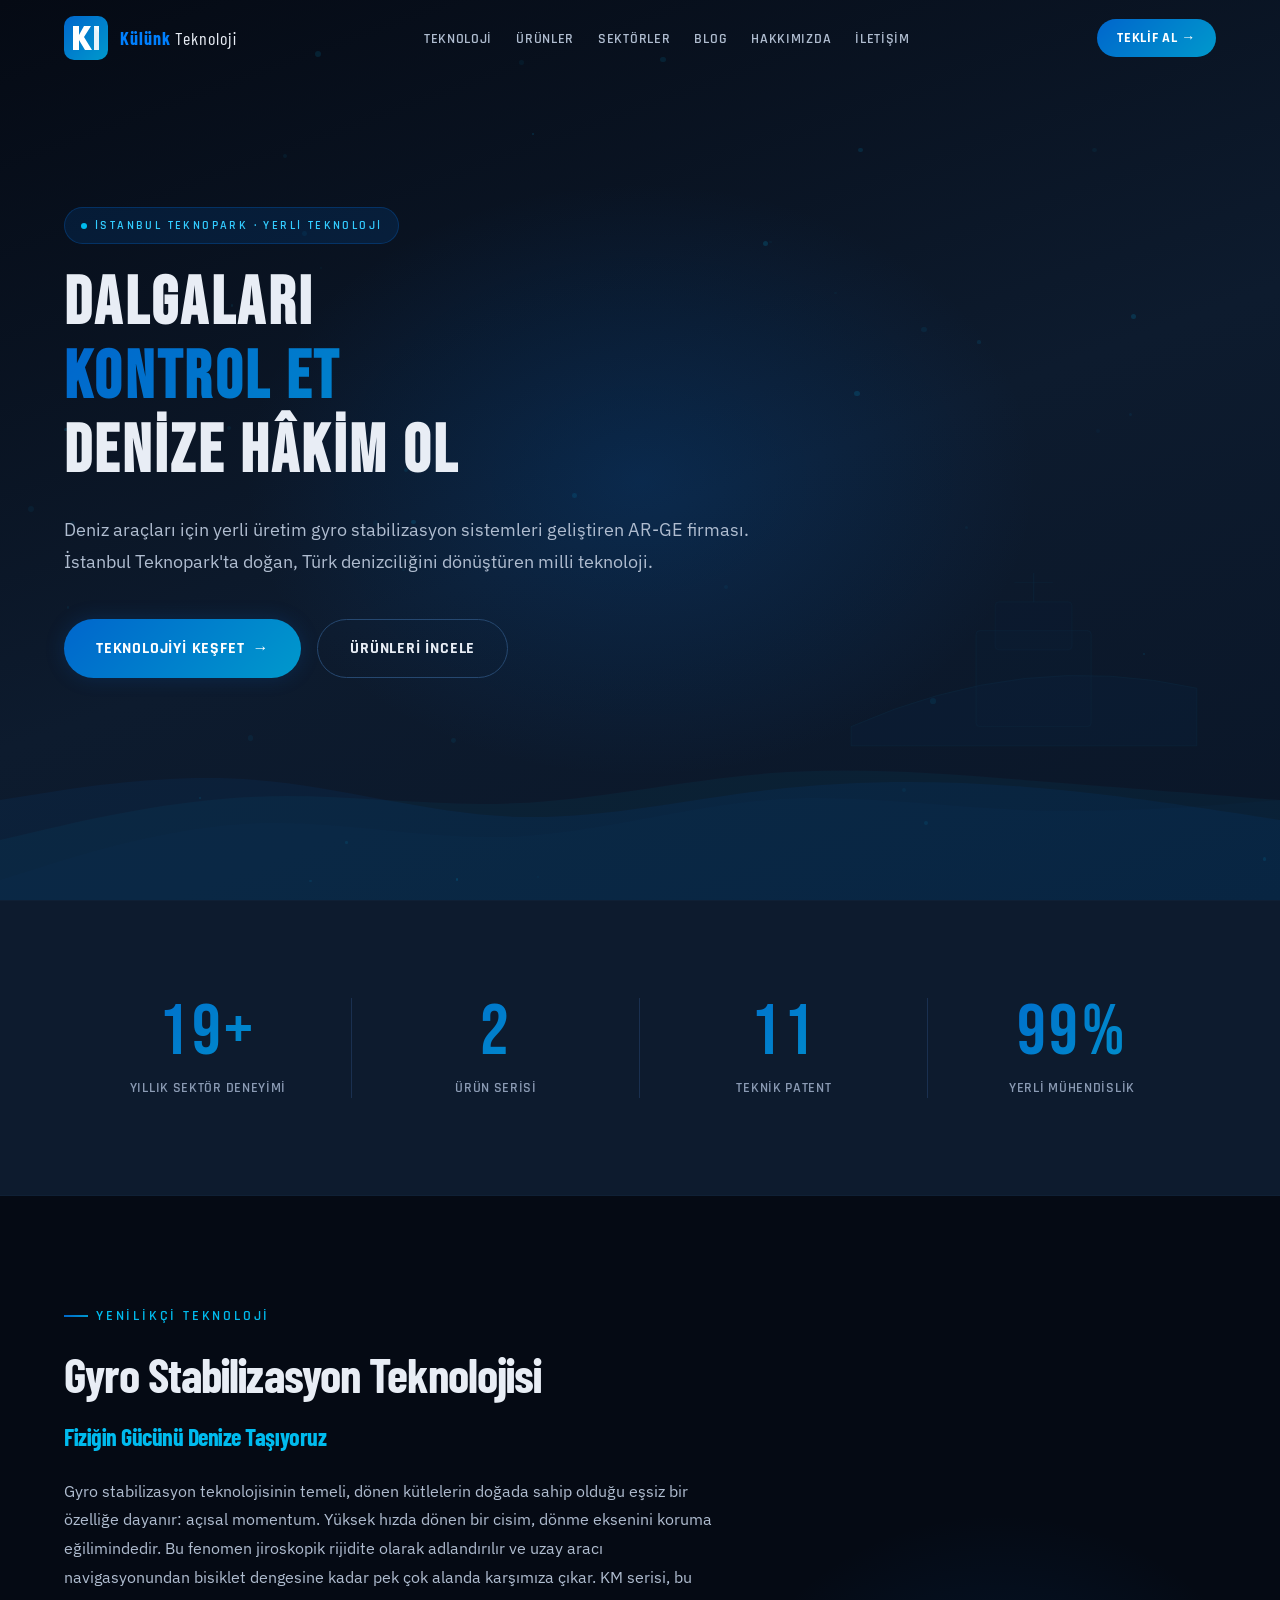
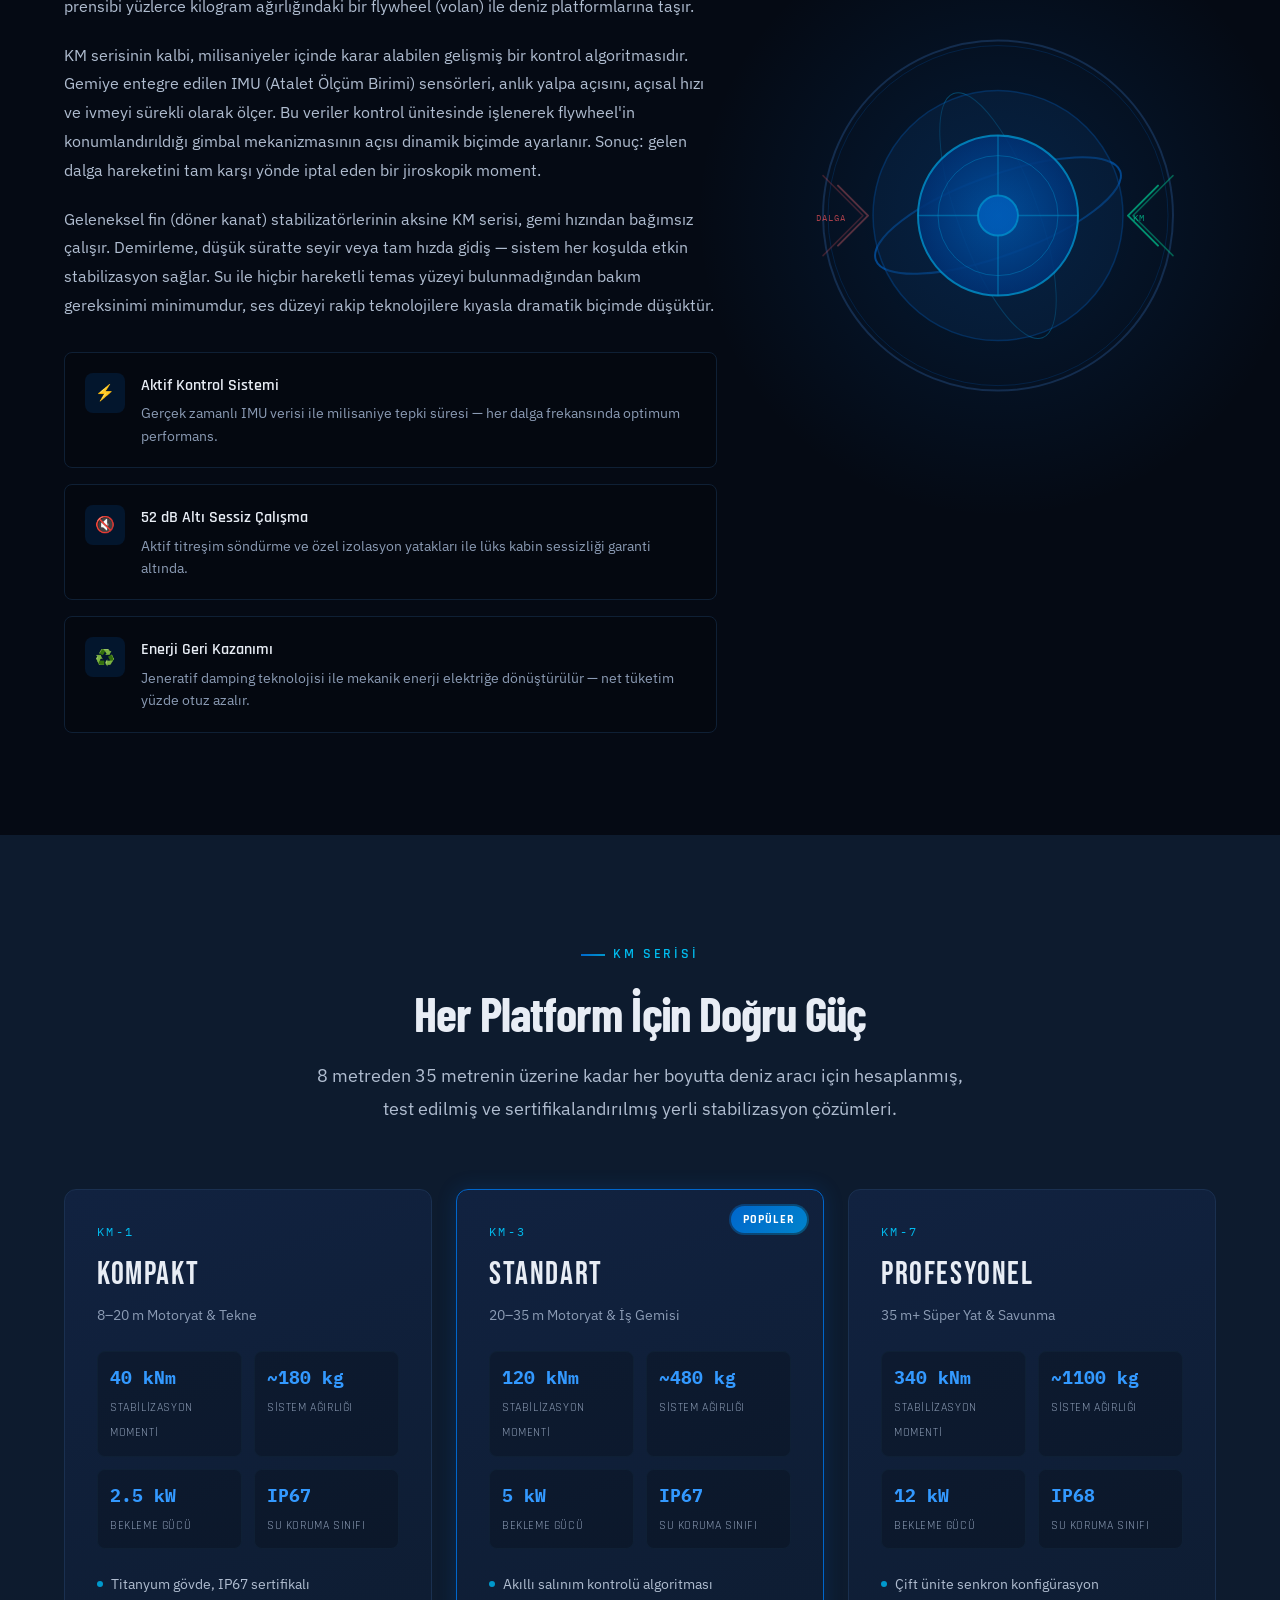
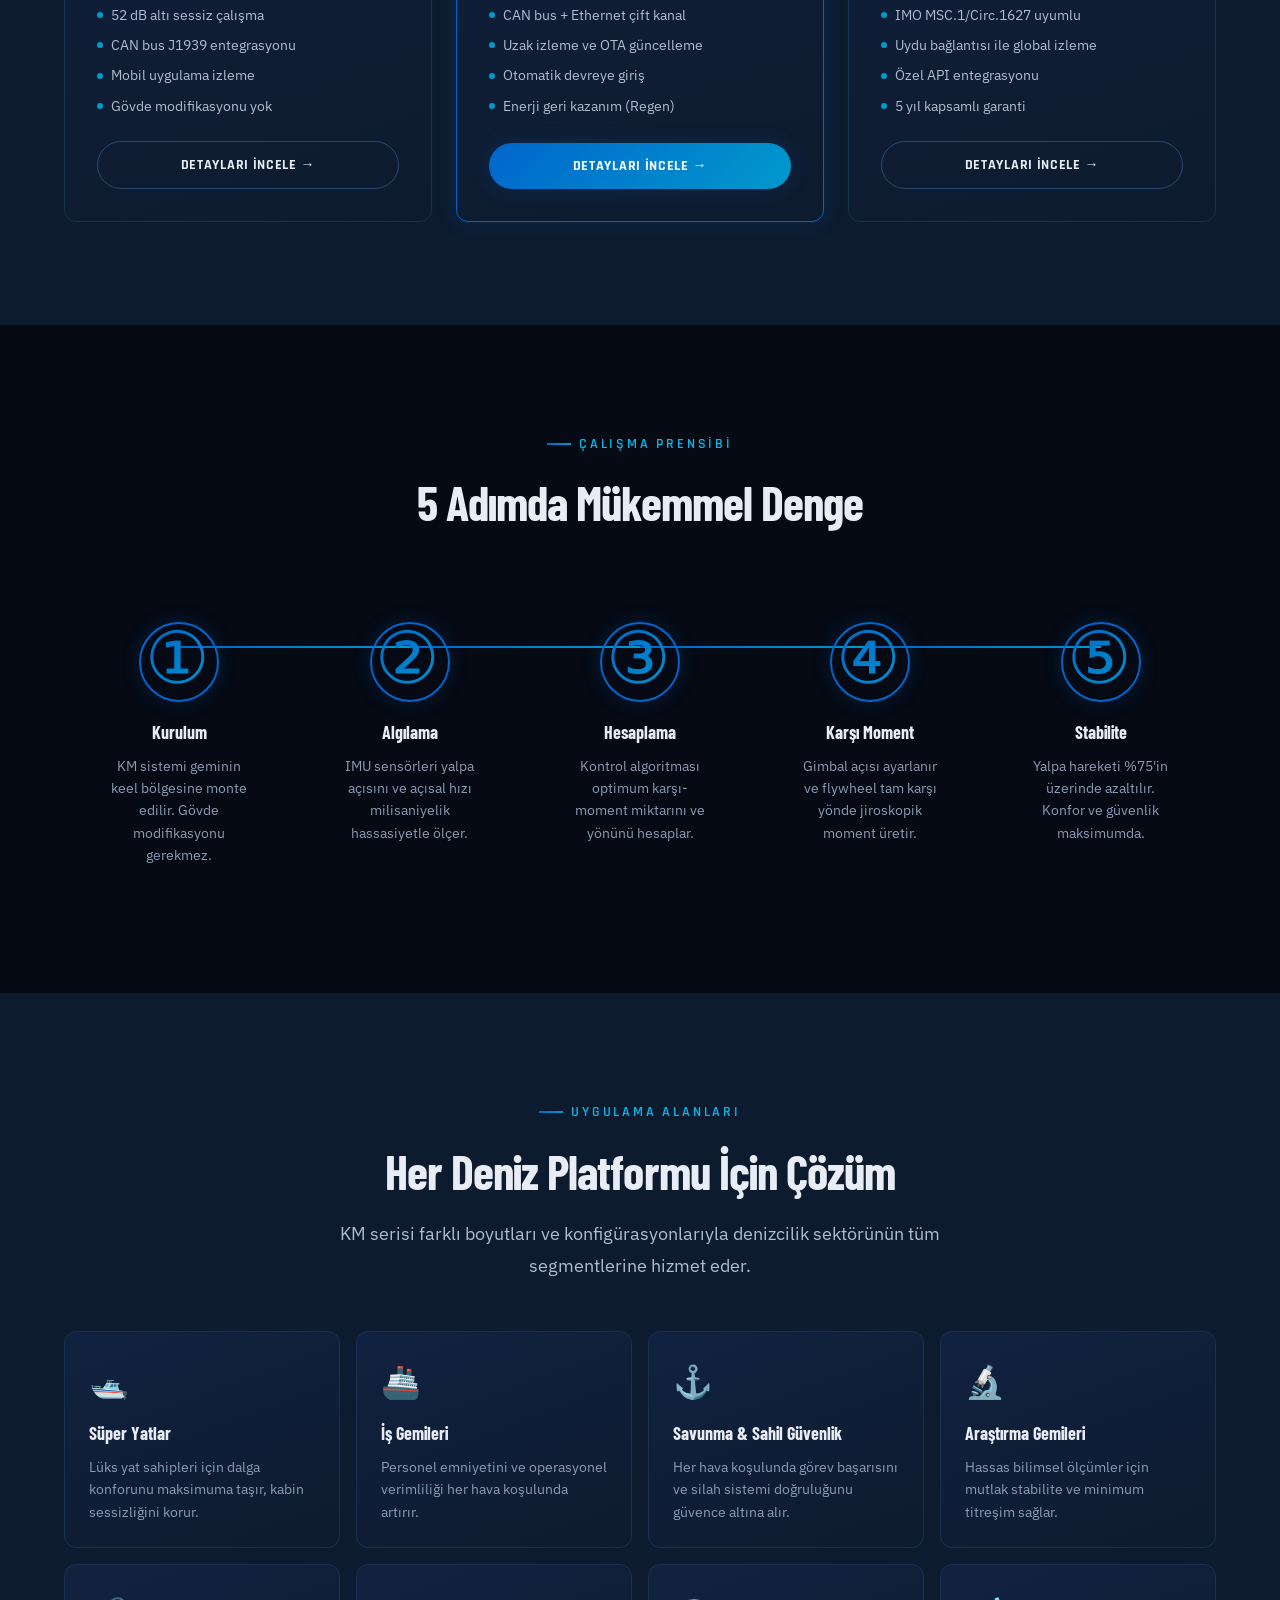
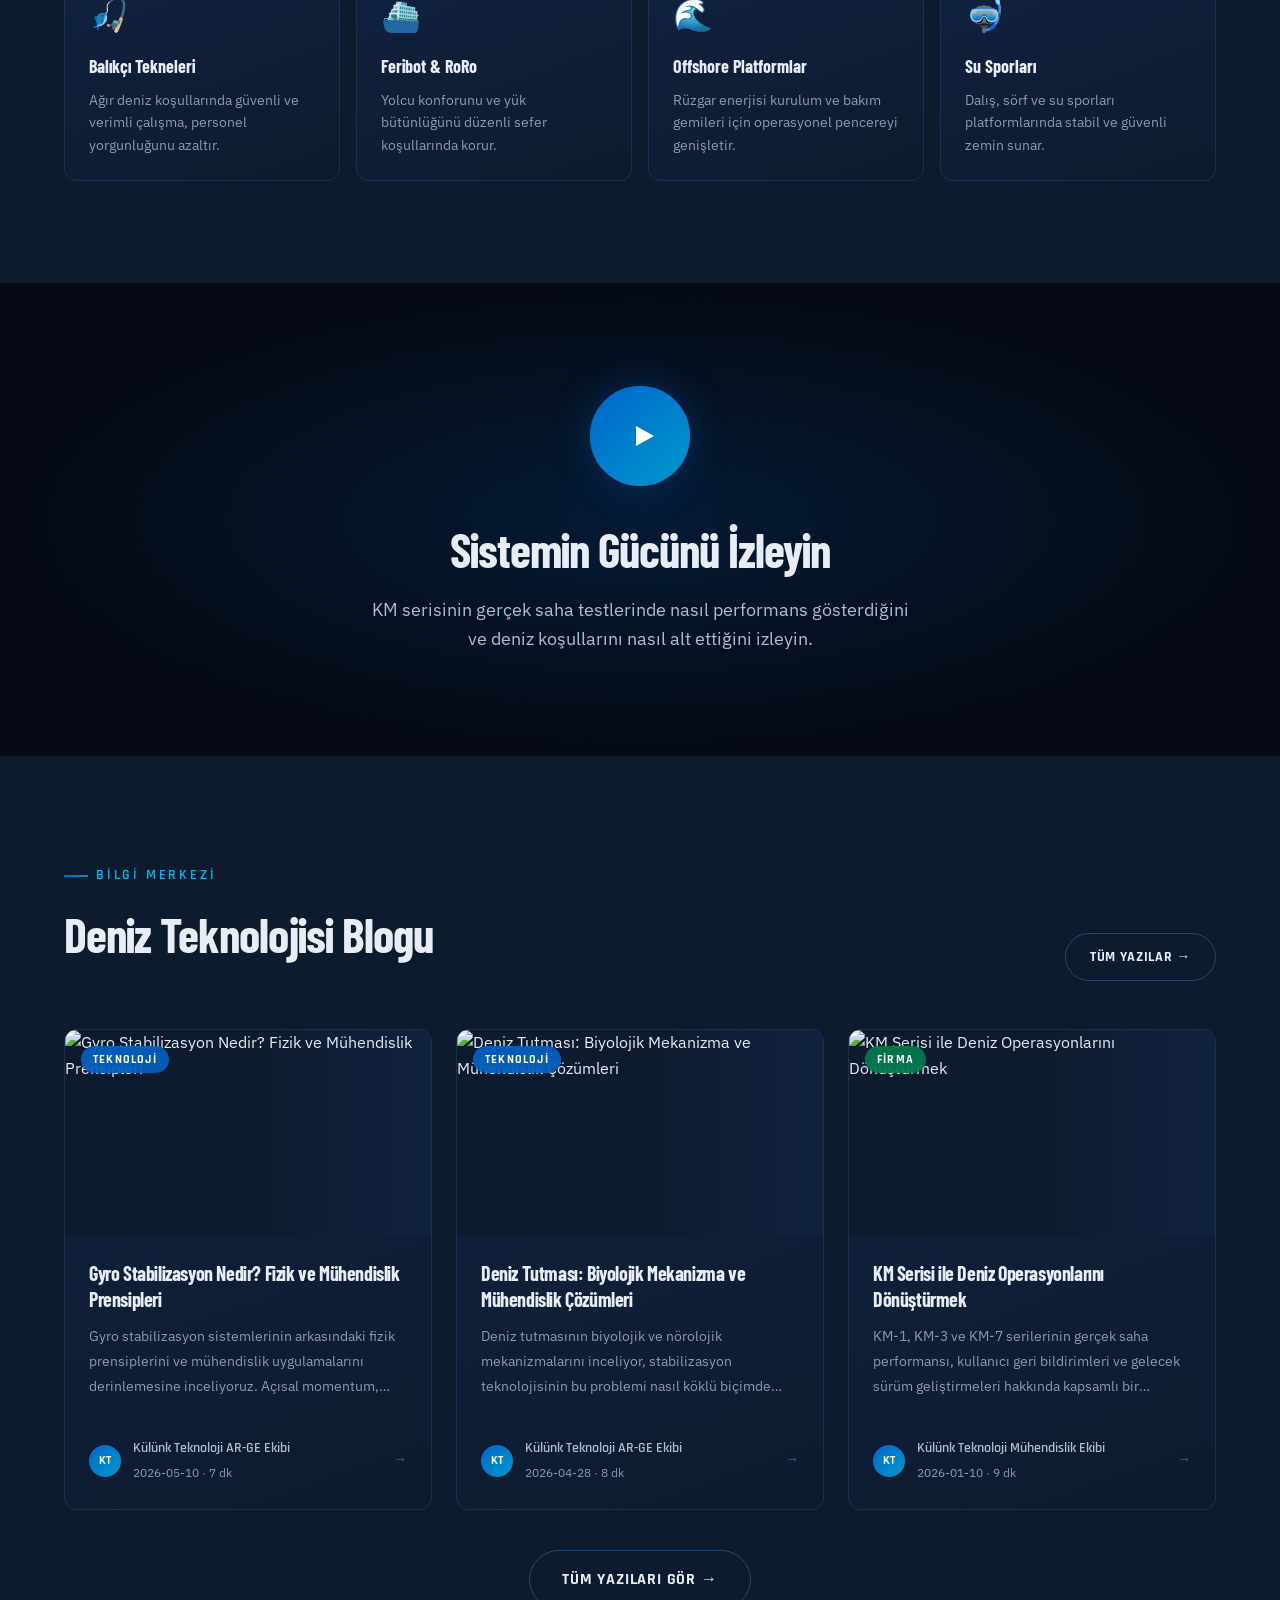
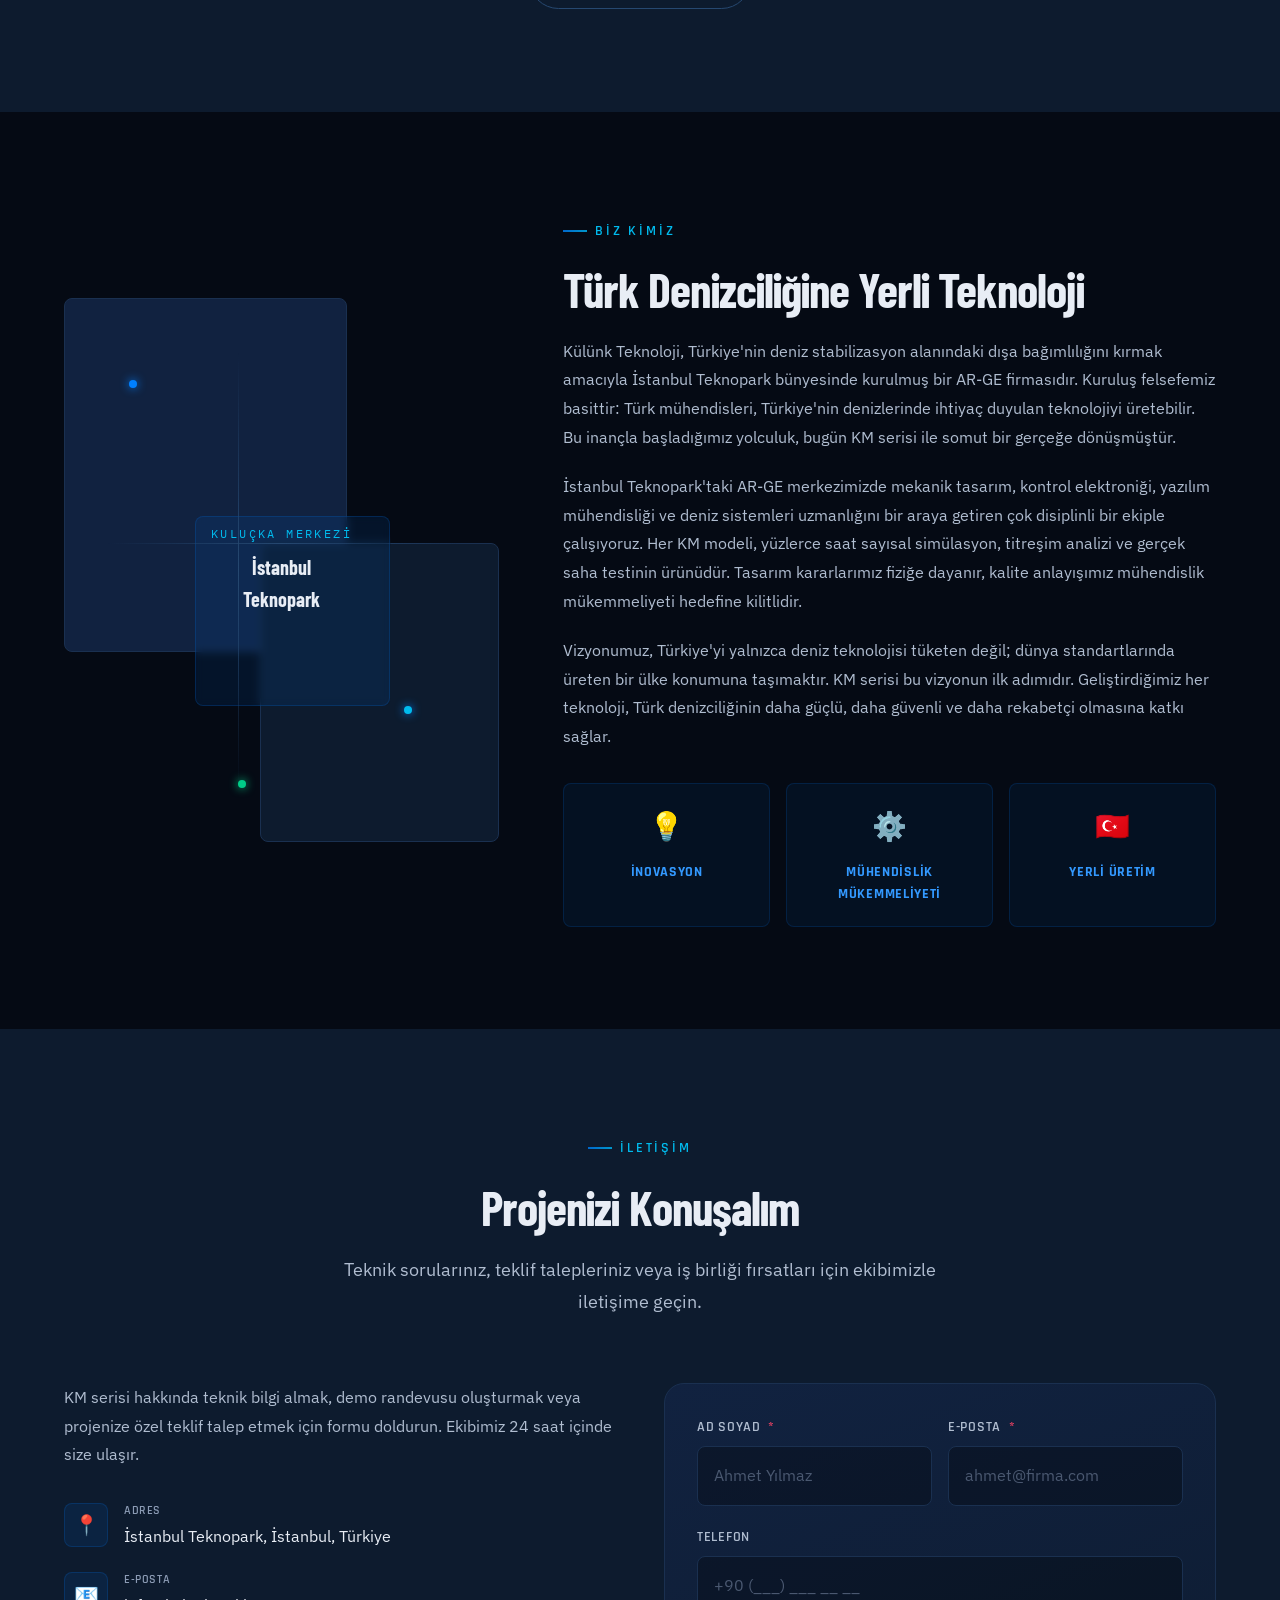
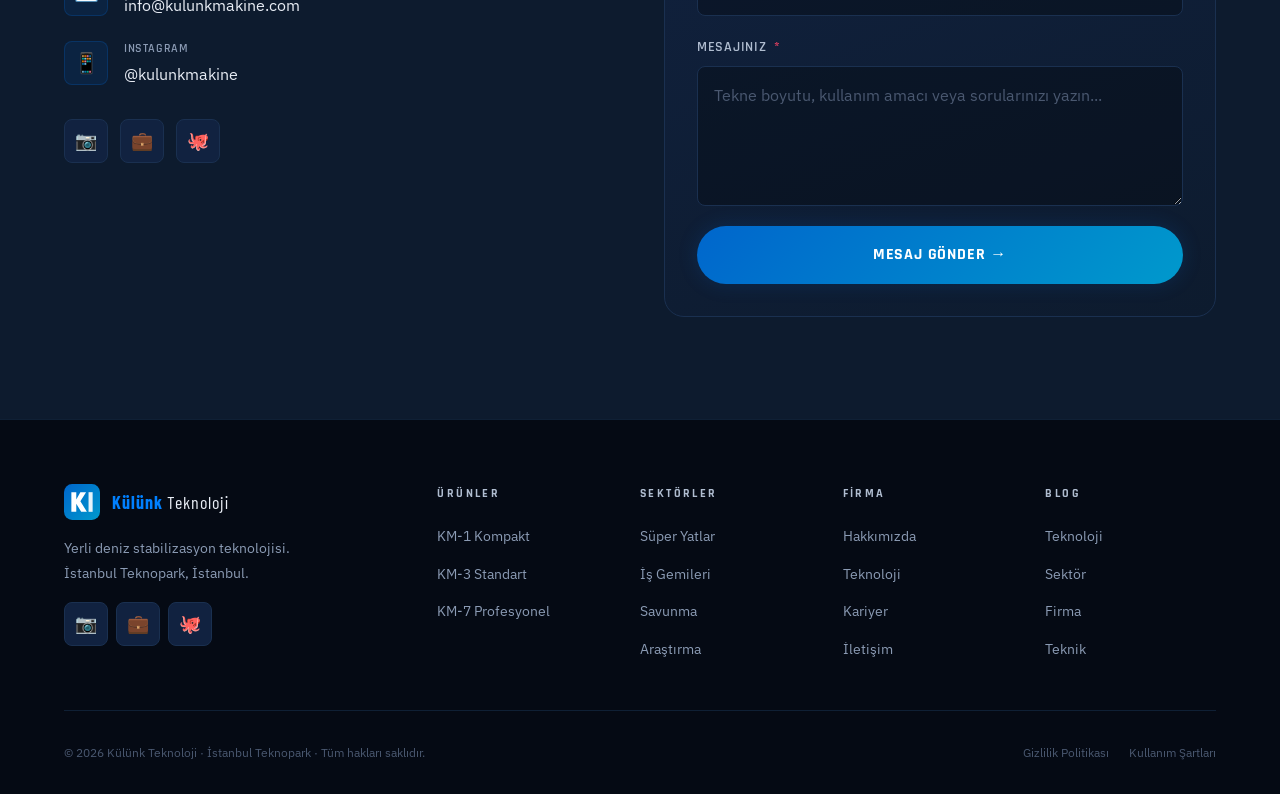
==== commit a2f2e4da: "fix: iletişim formu mailto, API endpoint düzeltmeleri - Form: Formspree kaldırıldı, mailto:info@kulu" ====
--- a/index.html
+++ b/index.html
@@ -640,7 +640,7 @@
 
       <!-- Form -->
       <div class="iletisim-form reveal" data-delay="2">
-        <form class="contact-form" id="contact-form" action="https://formspree.io/f/placeholder" method="POST" novalidate>
+        <form class="contact-form" id="contact-form" novalidate>
           <div class="form-row">
             <div class="form-group">
               <label class="form-label" for="name">Ad Soyad <span class="required">*</span></label>
